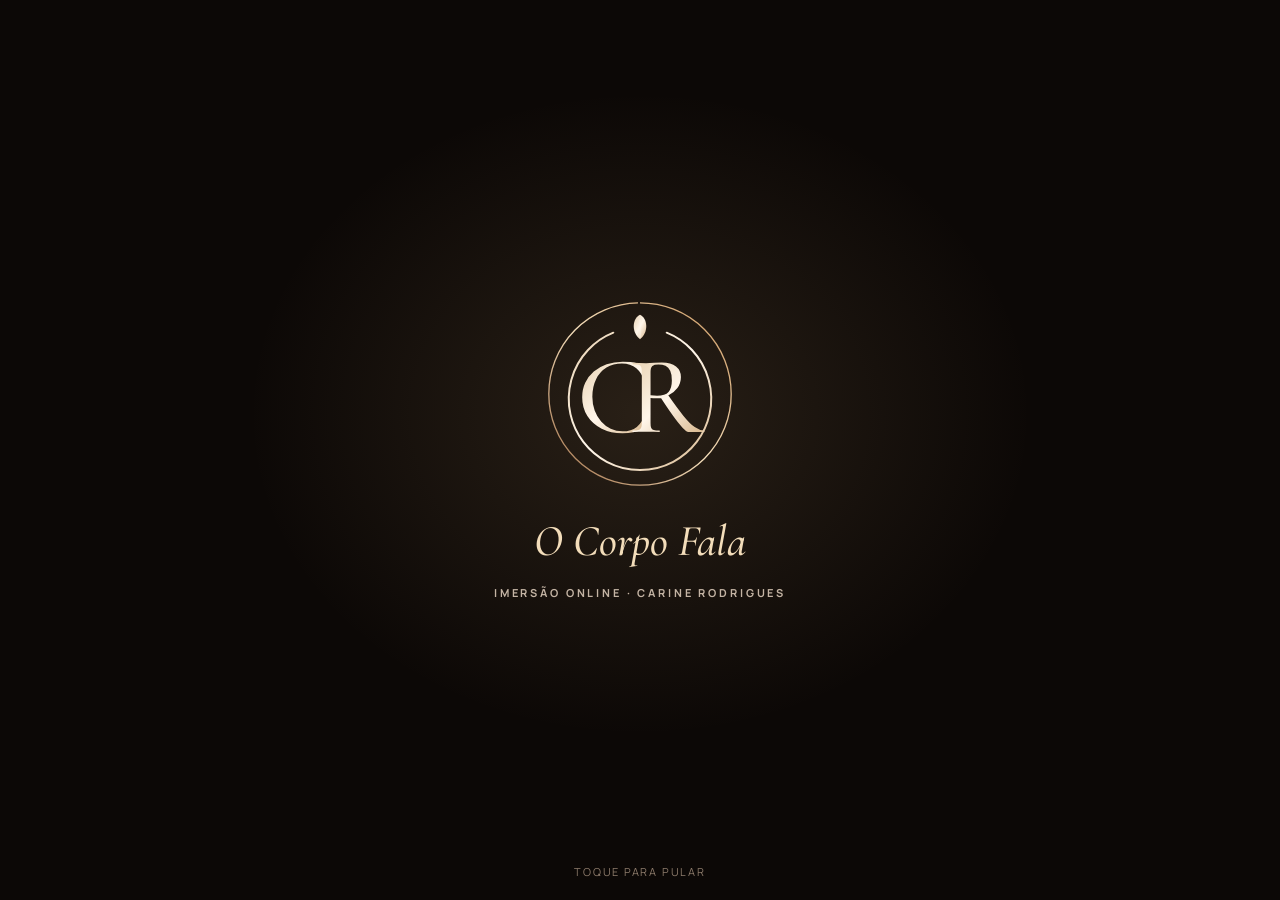
==== carine/index.html @ 38b679a7 "Carine Rodrigues: página O Corpo Fala (imersão online 14/12) e logomarca Quiz de 5 perguntas, cadast" ====
<!DOCTYPE html>
<html lang="pt-BR">
<head>
<meta charset="utf-8">
<meta name="viewport" content="width=device-width, initial-scale=1, viewport-fit=cover">
<title>O Corpo Fala · Carine Rodrigues · 14 de dezembro · Online</title>
<meta name="description" content="Imersão online com a naturopata Carine Rodrigues: entenda o que o seu corpo está tentando dizer e conheça a Jornada do Terreno Biológico. Segunda, 14/12, ao vivo.">
<meta property="og:title" content="O Corpo Fala · Imersão online com Carine Rodrigues">
<meta property="og:description" content="14/12, online e ao vivo. Cansaço, intestino, sono, peso e hormônios: o que o seu corpo está tentando dizer.">
<meta property="og:image" content="https://eventos.v8.ia.br/carine/img/carine-sorriso-bronze.jpg">
<link rel="icon" href="img/simbolo-bronze.svg" type="image/svg+xml">
<link rel="preconnect" href="https://fonts.googleapis.com">
<link rel="preconnect" href="https://fonts.gstatic.com" crossorigin>
<link href="https://fonts.googleapis.com/css2?family=Cormorant+Garamond:ital,wght@0,500;0,600;0,700;1,500;1,600&family=Manrope:wght@400;500;600;700;800&display=swap" rel="stylesheet">
<style>
/* Layout (padrão V8): quiz de 5 perguntas → cadastro → página de vendas longa:
   dor interna → crenças → mecanismo (Jornada do Terreno Biológico) → para quem → autoridade → ingresso → FAQ.
   Identidade: marca Carine Rodrigues (bronze e creme sobre café). */
:root{
  --bg:#120D0A;--bg2:#18120E;--surface:#1E1712;--surface2:#271E17;
  --text:#F7EFE6;--muted:#C4B4A4;--dim:#8C7A6A;--line:#3A2D23;
  --gold:#D9B07A;--gold2:#F3DDBA;--gold-d:#9C6A43;--gold-bg:rgba(217,176,122,.09);
  --red:#E9A08F;--wa:#2A2019;--max:1120px;
  --font:"Manrope",system-ui,-apple-system,"Segoe UI",sans-serif;
  --serif:"Cormorant Garamond",Georgia,"Times New Roman",serif;
}
*{box-sizing:border-box}
html{scroll-behavior:smooth}
body{margin:0;background:var(--bg);color:var(--text);font-family:var(--font);font-size:16px;line-height:1.55;-webkit-font-smoothing:antialiased}
img{max-width:100%;display:block}
a{color:inherit}
.hidden{display:none!important}
.wrap{max-width:var(--max);margin:0 auto;padding-left:max(20px,env(safe-area-inset-left,0px));padding-right:max(20px,env(safe-area-inset-right,0px))}
.eyebrow{font-size:12px;font-weight:800;letter-spacing:.2em;text-transform:uppercase;color:var(--gold)}
.g{color:var(--gold);font-style:italic}
h1,h2,h3{margin:0;text-wrap:balance;line-height:1.05;font-family:var(--serif);font-weight:600;letter-spacing:-.01em}
h2{font-size:clamp(34px,4.4vw,54px)}
h3{font-family:var(--font);font-weight:800;letter-spacing:-.01em;line-height:1.2}
.lead{color:var(--muted);font-size:18px;max-width:640px}
section{padding-block:96px}
.sec-head{display:flex;flex-direction:column;gap:14px;margin-bottom:44px}
.sec-head.center{align-items:center;text-align:center}
.sec-head.center .lead{margin:0 auto}
.btn{display:inline-flex;align-items:center;justify-content:center;gap:8px;font:inherit;font-weight:800;font-size:16px;border-radius:999px;padding:16px 28px;border:0;cursor:pointer;text-decoration:none;transition:transform .15s,box-shadow .15s,filter .15s}
.btn-primary{background:linear-gradient(135deg,#E9C998,#C9945C 55%,#A8703F);color:#1A100A;box-shadow:0 12px 32px -12px rgba(217,176,122,.7)}
.btn-primary:hover{transform:translateY(-1px);filter:brightness(1.06)}
.btn-ghost{background:transparent;color:var(--text);border:1px solid var(--line)}
.btn-ghost:hover{border-color:var(--muted)}
.btn:focus-visible,.option:focus-visible,input:focus-visible,summary:focus-visible{outline:2px solid var(--gold);outline-offset:3px}
.brand{display:flex;align-items:center;gap:12px;text-decoration:none}
.brand img{width:40px;height:40px}
.brand b{display:block;font-family:var(--serif);font-size:20px;font-weight:600;font-style:italic;line-height:1}
.brand small{display:block;font-size:10.5px;letter-spacing:.2em;color:var(--muted);font-weight:700;margin-top:3px}

/* ===== ABERTURA: o símbolo da marca se desenha ===== */
body.lock{overflow:hidden}
#pre{position:fixed;inset:0;z-index:100;background:radial-gradient(560px 460px at 50% 46%,rgba(217,176,122,.14),transparent 70%),#0C0806;display:flex;flex-direction:column;align-items:center;justify-content:center;gap:18px;cursor:pointer;transition:opacity .6s ease,visibility .6s}
#pre.off{opacity:0;visibility:hidden}
#pre .sym{width:min(42vw,190px);aspect-ratio:1;position:relative}
#pre .ring{position:absolute;inset:0;width:100%;height:100%}
#pre .ring circle{fill:none;stroke:url(#preG);stroke-width:1.4;stroke-dasharray:600;stroke-dashoffset:600;animation:ring 1.4s cubic-bezier(.6,0,.2,1) .2s forwards}
@keyframes ring{to{stroke-dashoffset:0}}
#pre .sym img{position:absolute;inset:0;width:100%;height:100%;opacity:0;transform:scale(.92);animation:symIn .9s ease-out 1.1s forwards}
@keyframes symIn{to{opacity:1;transform:none}}
#pre .word{text-align:center;opacity:0;transform:translateY(8px);animation:word .7s ease-out 1.7s forwards}
#pre .word b{display:block;font-family:var(--serif);font-style:italic;font-weight:500;font-size:clamp(30px,7vw,44px);color:var(--gold2)}
#pre .word small{display:block;margin-top:8px;font-size:11px;font-weight:700;letter-spacing:.26em;color:var(--muted)}
@keyframes word{to{opacity:1;transform:none}}
#pre .skip{position:absolute;bottom:calc(20px + env(safe-area-inset-bottom,0px));font-size:11px;letter-spacing:.16em;color:var(--dim)}
@media (prefers-reduced-motion:reduce){#pre{display:none}}

/* ===== QUIZ ===== */
#quizScreen{min-height:100dvh;background:radial-gradient(900px 600px at 15% 0%,rgba(217,176,122,.12),transparent 60%),var(--bg);padding-block:16px 32px}
.quiz-col{max-width:540px;margin:0 auto;display:flex;flex-direction:column;gap:14px}
.quiz-visual{position:relative;height:240px;border-radius:22px;overflow:hidden;border:1px solid var(--line)}
.quiz-visual img.ph{position:absolute;inset:0;width:100%;height:100%;object-fit:cover;object-position:50% 22%}
.quiz-visual::after{content:"";position:absolute;inset:0;background:linear-gradient(180deg,rgba(18,13,10,.35) 0%,rgba(18,13,10,0) 30%,rgba(18,13,10,.94) 100%)}
.quiz-visual .brand{position:absolute;z-index:1;top:16px;left:18px}
.quiz-visual .vc{position:absolute;z-index:1;left:20px;right:20px;bottom:16px;display:flex;flex-direction:column;gap:6px}
.quiz-visual h1{font-size:clamp(26px,3.2vw,34px)}
.quiz-card{background:var(--surface);border:1px solid var(--line);border-radius:18px;padding:22px 24px;display:flex;flex-direction:column}
.qbar{display:flex;justify-content:space-between;font-size:12px;font-weight:800;letter-spacing:.14em;color:var(--muted)}
.progress{height:5px;background:var(--line);border-radius:99px;margin:10px 0 18px;overflow:hidden}
.progress span{display:block;height:100%;width:20%;background:linear-gradient(90deg,var(--gold-d),var(--gold));border-radius:99px;transition:width .3s}
.q{display:none}.q.active{display:block}
.qnum{font-size:12px;font-weight:800;letter-spacing:.16em;color:var(--gold);margin-bottom:10px}
.q h2{font-family:var(--font);font-size:clamp(19px,2.2vw,22px);font-weight:800;letter-spacing:-.01em;line-height:1.2}
.q p{color:var(--muted);margin:6px 0 14px;font-size:14px}
.options{display:flex;flex-direction:column;gap:8px}
.option{display:flex;align-items:center;gap:12px;text-align:left;font:inherit;font-size:15px;color:var(--text);background:var(--bg2);border:1px solid var(--line);border-radius:12px;padding:11px 14px;cursor:pointer;transition:border-color .15s,background .15s}
.option:hover{border-color:#5A4636}
.option .dot{width:18px;height:18px;border-radius:50%;border:2px solid var(--dim);flex:none}
.option.selected{border-color:var(--gold);background:var(--gold-bg)}
.option.selected .dot{border-color:var(--gold);background:radial-gradient(circle,var(--gold) 45%,transparent 50%)}
.hint{font-size:12px;color:var(--dim);margin:0;padding-top:12px}
#leadForm{display:none}#leadForm.active{display:flex;flex-direction:column;gap:14px}
#leadForm h2{font-size:32px}
#leadForm>p{color:var(--muted);margin:0 0 6px}
.field{display:flex;flex-direction:column;gap:6px}
.field label{font-size:14px;font-weight:700}
.field input{font:inherit;color:var(--text);background:var(--bg2);border:1px solid var(--line);border-radius:12px;padding:14px 16px}
.field input::placeholder{color:var(--dim)}
.two{display:grid;grid-template-columns:1fr 1fr;gap:14px}
.form-actions{display:flex;gap:10px;flex-wrap:wrap;margin-top:4px}
.form-actions .btn-primary{flex:1}
#formError{color:var(--red);font-size:14px;min-height:20px;margin:0}
.privacy{font-size:12px;color:var(--dim);margin:0}

/* ===== PÁGINA DO EVENTO ===== */
header.nav{position:sticky;top:env(safe-area-inset-top,0px);z-index:20;background:rgba(18,13,10,.86);backdrop-filter:blur(12px);border-bottom:1px solid rgba(58,45,35,.6)}
body::before{content:"";position:fixed;inset:0 0 auto;height:env(safe-area-inset-top,0px);z-index:21;background:var(--bg)}
header.nav .wrap{display:flex;align-items:center;justify-content:space-between;height:68px}
header.nav .btn{padding:11px 18px;font-size:14px}

.hero{padding-block:40px 72px;background:radial-gradient(1000px 640px at 85% 10%,rgba(217,176,122,.14),transparent 60%)}
.hero-grid{display:grid;grid-template-columns:1fr 1fr;gap:56px;align-items:center}
.hero-txt{display:flex;flex-direction:column;align-items:flex-start}
.hero h1{font-size:clamp(42px,5vw,66px);margin-top:14px}
.hero .lead{margin-top:16px;font-size:19px}
.hero .lead b{color:var(--text)}
.hero-cta{margin-top:24px;min-width:300px}
.price-line{margin:10px 0 0;font-size:15px;color:var(--muted)}
.price-line b{color:var(--text);font-size:17px}
.price-line .up{color:var(--gold);font-weight:700}
.meta{list-style:none;margin:20px 0 0;padding:0;display:flex;flex-direction:column;gap:8px;font-size:15px;color:var(--muted)}
.meta li{display:flex;align-items:center;gap:10px}
.meta b{color:var(--text)}
.meta svg{width:18px;height:18px;flex:none;fill:none;stroke:var(--gold);stroke-width:1.8;stroke-linecap:round;stroke-linejoin:round}
.hero-photo{position:relative;border-radius:200px 200px 24px 24px;overflow:hidden;border:1px solid var(--line);aspect-ratio:4/5;max-height:calc(100vh - 140px);width:100%}
.hero-photo img{width:100%;height:100%;object-fit:cover;object-position:50% 20%}
.hero-photo .badge{position:absolute;left:14px;right:14px;bottom:14px;background:rgba(18,13,10,.82);backdrop-filter:blur(8px);border:1px solid var(--line);border-radius:14px;padding:12px 14px;font-size:13px;color:var(--muted)}
.hero-photo .badge b{color:var(--text);display:block;font-size:15px}

/* Dor: conversa interna */
.pain{background:var(--bg2);border-block:1px solid var(--line)}
.pain-grid{display:grid;grid-template-columns:1fr 1fr;gap:56px;align-items:center}
.pain-grid .quote{font-family:var(--serif);font-style:italic;font-size:clamp(26px,2.8vw,34px);font-weight:500;line-height:1.2;border-left:2px solid var(--gold);padding-left:20px;margin-top:28px;color:var(--gold2)}
.phone{background:#150F0B;border:1px solid var(--line);border-radius:28px;padding:18px;max-width:440px;margin-left:auto;width:100%}
.phone-top{display:flex;align-items:center;gap:12px;padding:6px 6px 16px;border-bottom:1px solid var(--line);margin-bottom:14px}
.phone-top .av{width:38px;height:38px;border-radius:50%;background:var(--surface2);display:grid;place-items:center;font-weight:800;color:var(--gold);font-size:13px}
.phone-top b{display:block;font-size:15px}
.phone-top span{font-size:12px;color:var(--red)}
.chats{display:flex;flex-direction:column;gap:9px}
.msg{align-self:flex-start;max-width:88%;background:var(--wa);border-radius:4px 14px 14px 14px;padding:9px 12px 7px;font-size:15px;line-height:1.35}
.msg time{display:block;text-align:right;font-size:11px;color:var(--dim);margin-top:2px}
.unread{align-self:center;font-size:12px;font-weight:700;color:#1A100A;background:var(--gold);border-radius:99px;padding:3px 12px;margin-block:4px}

/* Crenças */
.myths{display:flex;flex-direction:column;gap:12px}
.myth{display:grid;grid-template-columns:1fr auto 1fr;gap:18px;align-items:center;background:var(--surface);border:1px solid var(--line);border-radius:16px;padding:20px 24px}
.myth .no{color:var(--muted);text-decoration:line-through;text-decoration-color:rgba(233,160,143,.7)}
.myth .arrow{color:var(--gold);font-weight:800}
.myth .yes{font-weight:700}
.myth small{display:block;font-size:11px;letter-spacing:.14em;font-weight:800;text-transform:uppercase;margin-bottom:4px;text-decoration:none}
.myth .no small{color:var(--red)} .myth .yes small{color:var(--gold)}

/* Mecanismo: Jornada do Terreno Biológico */
.mech{background:radial-gradient(900px 500px at 50% 0%,rgba(217,176,122,.10),transparent 60%)}
.pillars{display:grid;grid-template-columns:repeat(4,minmax(0,1fr));gap:14px}
.pillar{background:var(--surface);border:1px solid var(--line);border-radius:18px;padding:24px 22px;display:flex;flex-direction:column;gap:10px}
.pillar .n{font-family:var(--serif);font-style:italic;font-size:30px;color:var(--gold);line-height:1}
.pillar h3{font-size:19px}
.pillar p{margin:0;color:var(--muted);font-size:15px}
.mech-note{margin-top:28px;text-align:center;color:var(--muted)}
.mech-note b{color:var(--text)}

/* Etapas da imersão */
.steps{display:grid;grid-template-columns:repeat(3,minmax(0,1fr));gap:14px}
.step{display:flex;flex-direction:column;gap:10px;padding:26px 24px;background:var(--surface);border:1px solid var(--line);border-radius:18px}
.step i{font-style:normal;font-size:11px;font-weight:800;letter-spacing:.18em;color:var(--gold)}
.step p{margin:0;color:var(--muted);font-size:15px}

/* Para quem */
.fit{display:grid;grid-template-columns:1.3fr 1fr;gap:16px}
.fit-card{border-radius:18px;padding:30px;border:1px solid var(--line);background:var(--surface)}
.fit-card.yes{border-color:rgba(217,176,122,.45);background:linear-gradient(180deg,var(--gold-bg),var(--surface) 70%)}
.fit-card h3{font-size:20px;margin-bottom:18px}
.fit-card ul{list-style:none;margin:0;padding:0;display:flex;flex-direction:column;gap:12px}
.fit-card li{display:flex;gap:12px}
.fit-card li::before{flex:none;font-weight:800}
.fit-card.yes li::before{content:"✓";color:var(--gold)}
.fit-card.no li::before{content:"✕";color:var(--red)}
.fit-card.no li{color:var(--muted)}

/* Autoridade */
.about{background:var(--bg2);border-block:1px solid var(--line);padding:0}
.about-grid{display:grid;grid-template-columns:1fr 1fr;min-height:680px}
.about-photo{position:relative;overflow:hidden}
.about-photo img{position:absolute;inset:0;width:100%;height:100%;object-fit:cover;object-position:center 18%}
.about-txt{padding:80px 56px;display:flex;flex-direction:column;gap:18px;justify-content:center}
.about-txt p{margin:0;color:var(--muted)}
.about-txt p b{color:var(--text)}
.stats{display:grid;grid-template-columns:repeat(2,minmax(0,1fr));gap:10px;margin-top:8px}
.stat{background:var(--surface);border:1px solid var(--line);border-radius:14px;padding:16px 18px}
.stat b{display:block;font-family:var(--serif);font-size:34px;font-weight:600;color:var(--gold);line-height:1.05}
.stat span{font-size:13px;color:var(--muted)}
.about-quote{font-family:var(--serif);font-style:italic;font-size:24px;font-weight:500;color:var(--gold2);border-left:2px solid var(--gold);padding-left:18px;margin-top:6px;line-height:1.25}

/* Valores (prova de propósito) */
.values{display:flex;flex-wrap:wrap;gap:10px;justify-content:center;max-width:860px;margin:0 auto}
.values span{border:1px solid var(--line);background:var(--surface);border-radius:999px;padding:10px 18px;font-size:14.5px;color:var(--muted)}
.values span b{color:var(--gold);font-weight:700}

/* Ingresso */
.tickets{display:grid;grid-template-columns:minmax(0,1fr);gap:16px;max-width:480px;margin:0 auto}
.ticket{background:var(--surface);border:1px solid var(--gold);border-radius:22px;display:flex;flex-direction:column;overflow:hidden;position:relative;box-shadow:0 30px 60px -30px rgba(217,176,122,.4)}
.t-head{padding:24px 26px 18px;border-bottom:1px dashed var(--line);background:linear-gradient(180deg,var(--gold-bg),transparent)}
.t-head small{font-size:11px;letter-spacing:.18em;font-weight:800;color:var(--muted)}
.t-head h3{font-family:var(--serif);font-size:34px;font-weight:600;margin-top:4px;color:var(--gold2)}
.tag{position:absolute;top:20px;right:20px;font-size:11px;font-weight:800;letter-spacing:.1em;text-transform:uppercase;color:#1A100A;background:var(--gold);border-radius:99px;padding:4px 10px}
.t-body{padding:22px 26px;display:flex;flex-direction:column;gap:16px;flex:1}
.t-body>p{margin:0;color:var(--muted);font-size:15px}
.t-body ul{list-style:none;margin:0;padding:0;display:flex;flex-direction:column;gap:10px;font-size:15px}
.t-body li{display:flex;gap:10px}.t-body li::before{content:"✓";color:var(--gold);font-weight:800}
.price{margin-top:auto;padding-top:18px;border-top:1px solid var(--line)}
.price small{font-size:12px;color:var(--muted)}
.price .v{font-size:52px;font-weight:800;letter-spacing:-.03em;line-height:1.05;font-variant-numeric:tabular-nums}
.price .v sup{font-size:18px;vertical-align:top;margin-right:4px;position:relative;top:10px}
.price .nx{display:block;margin-top:6px;font-size:13px;color:var(--muted)}
.price .inst{font-size:13px;color:var(--gold)}
.ticket .btn{width:100%;margin-top:14px;font-size:15px}
.t-msg{font-size:13px;color:var(--gold);min-height:0;margin:8px 0 0}
.t-help{text-align:center;margin-top:24px;color:var(--muted);font-size:15px}
.t-help a{color:var(--gold);font-weight:700}
.vagas{display:flex;flex-direction:column;gap:6px;margin-top:14px}
.vagas.hide{display:none}
.vagas .st{display:flex;justify-content:space-between;font-size:11px;letter-spacing:.16em;font-weight:800;text-transform:uppercase;color:var(--muted)}
.vagas .st b{color:var(--gold);letter-spacing:.04em;font-size:12.5px}
.vagas .bar{height:8px;border-radius:99px;background:var(--surface2);border:1px solid var(--line);overflow:hidden}
.vagas .bar span{display:block;height:100%;background:linear-gradient(90deg,var(--gold-d),var(--gold),var(--gold2));border-radius:99px;transition:width .6s}

/* CTA final */
.final{padding-block:0 96px}
.final-card{position:relative;border-radius:28px;overflow:hidden;border:1px solid var(--line);display:grid;grid-template-columns:1.2fr .8fr;background:var(--surface)}
.final-txt{padding:60px 56px;display:flex;flex-direction:column;gap:18px;justify-content:center}
.final-txt h2{font-size:clamp(34px,3.8vw,50px)}
.final-txt p{margin:0;color:var(--muted)}
.final-photo{position:relative;min-height:440px}
.final-photo img{position:absolute;inset:0;width:100%;height:100%;object-fit:cover;object-position:center 22%}
.final-photo::before{content:"";position:absolute;inset:0;z-index:1;background:linear-gradient(90deg,var(--surface),transparent 40%)}
.final-meta{font-size:14px;color:var(--dim)}

/* FAQ */
.faq{max-width:800px;margin:0 auto;display:flex;flex-direction:column;gap:10px}
details{background:var(--surface);border:1px solid var(--line);border-radius:14px;padding:0 22px}
summary{cursor:pointer;list-style:none;padding:20px 0;font-weight:700;font-size:17px;display:flex;justify-content:space-between;gap:16px}
summary::-webkit-details-marker{display:none}
summary::after{content:"+";color:var(--gold);font-size:22px;line-height:1;transition:transform .2s}
details[open] summary::after{transform:rotate(45deg)}
details p{margin:0 0 20px;color:var(--muted)}
.disclaimer{max-width:800px;margin:28px auto 0;text-align:center;font-size:12.5px;color:var(--dim)}
footer{border-top:1px solid var(--line);padding-block:32px;text-align:center;font-size:13px;color:var(--dim)}
footer img{width:220px;height:auto;margin:0 auto 18px}

@media (max-width:960px){
  .pain-grid,.about-grid,.final-card,.fit{grid-template-columns:1fr}
  .hero{position:relative;padding-block:0 56px;overflow:hidden;min-height:calc(100svh - 52px);display:flex;flex-direction:column}
  .hero-grid{flex:1;display:flex;flex-direction:column;justify-content:flex-end}
  .hero-photo{position:absolute;top:0;left:0;right:0;height:max(320px,calc(100% - 330px));max-height:none;aspect-ratio:auto;border:0;border-radius:0}
  .hero-photo img{object-position:50% 18%}
  .hero-photo::after{content:"";position:absolute;inset:0;background:linear-gradient(180deg,rgba(18,13,10,0) 40%,var(--bg) 97%)}
  .hero-photo .badge{display:none}
  .hero-txt{position:relative;z-index:1;padding-top:210px}
  .hero-cta{width:100%;min-width:0}
  .price-line{align-self:center}
  .phone{margin:0 auto}
  .pillars{grid-template-columns:repeat(2,minmax(0,1fr))}
  .steps{grid-template-columns:1fr}
  .about-photo{min-height:460px}
  .about-txt{padding:48px 20px}
  .final-photo{min-height:320px;order:-1}
  .final-photo::before{background:linear-gradient(0deg,var(--surface),transparent 50%)}
  .final-txt{padding:36px 24px 44px}
  header.nav .brand small{display:none}
  section{padding-block:72px}
}
@media (max-width:600px){
  .two{grid-template-columns:1fr}
  .quiz-card{padding:14px 14px 12px}
  .progress{margin:10px 0 16px}
  .q h2{font-size:18px}
  .q p{margin:6px 0 12px;font-size:14px}
  .option{padding:9px 12px;font-size:14px}
  .hint{display:none}
  #quizScreen{padding-block:0 24px}
  #quizScreen>.wrap{padding-left:0;padding-right:0}
  .quiz-col{gap:0}
  .quiz-visual{height:270px;border-radius:0 0 22px 22px;border:0}
  .quiz-card{margin:-8px 14px 0;position:relative}
  #leadForm.active{gap:10px}
  #leadForm h2{font-size:24px}
  #leadForm>p{display:none}
  .field{gap:4px}
  .field label{font-size:13px}
  .field input{padding:11px 13px}
  .form-actions .btn{padding:13px 16px}
  .privacy{font-size:11px}
  .quiz-visual .brand{top:12px;left:16px}
  .quiz-visual .brand img{width:34px;height:34px}
  .quiz-visual .vc{left:16px;right:16px;bottom:14px}
  .quiz-visual .eyebrow{display:none}
  .quiz-visual h1{font-size:27px}
  .hero h1{font-size:34px;margin-top:6px}
  .hero .lead{font-size:15px;margin-top:10px;line-height:1.45}
  .hero-cta{margin-top:16px;padding:15px 20px}
  .price-line{margin-top:8px;font-size:14px}
  .meta{margin-top:14px;gap:6px;font-size:14px}
  header.nav .wrap{height:56px}
  header.nav .btn{padding:9px 14px;font-size:13px}
  header.nav .brand b{font-size:18px}
  .pillars{grid-template-columns:1fr 1fr;gap:8px}
  .myth{grid-template-columns:1fr;gap:8px}
  .myth .arrow{display:none}
  section{padding-block:44px}
  .hero{padding-block:0 40px}
  .sec-head{margin-bottom:22px;gap:8px}
  h2{font-size:32px}
  .lead{font-size:14.5px}
  .eyebrow{font-size:10.5px}
  .pain-grid{gap:24px}
  .pain-grid .lead{display:none}
  .pain-grid .quote{font-size:24px;margin-top:16px}
  .phone{padding:12px;border-radius:20px}
  .msg{font-size:13.5px}
  .myths{gap:8px}
  .myth{padding:14px 16px;font-size:14px}
  .pillar{padding:14px;gap:4px;border-radius:14px}
  .pillar .n{font-size:24px}
  .pillar h3{font-size:15px}
  .pillar p{font-size:12.5px}
  .mech-note{font-size:14px;margin-top:16px}
  .step{padding:16px 18px;gap:6px}
  .step p{font-size:14px}
  .fit-card{padding:18px}
  .fit-card h3{font-size:17px;margin-bottom:12px}
  .fit-card ul{gap:8px;font-size:14px}
  .about-photo{min-height:380px}
  .about-txt{padding:28px 20px 32px;gap:12px}
  .about-txt p{font-size:14px}
  .stat{padding:12px 14px}
  .stat b{font-size:26px}
  .stat span{font-size:12px}
  .about-quote{font-size:20px}
  .values span{font-size:13px;padding:8px 14px}
  .t-head{padding:16px 18px 12px}
  .t-head h3{font-size:28px}
  .t-body{padding:16px 18px;gap:12px}
  .t-body>p{font-size:13px}
  .t-body ul{font-size:13.5px;gap:7px}
  .price .v{font-size:42px}
  .final{padding-block:0 44px}
  .final-photo{min-height:300px}
  .final-txt{padding:24px 20px 30px;gap:12px}
  .final-txt h2{font-size:32px}
  .final-txt p{font-size:14px}
  summary{font-size:14.5px;padding:14px 0}
  details{padding:0 16px}
  details p{font-size:14px;margin-bottom:14px}
}
/* Celulares baixos (ex.: 360×640, 375×667): mantém a primeira dobra sem rolar */
@media (max-width:600px) and (max-height:700px){
  .quiz-visual{height:230px}
  .quiz-visual h1{font-size:23px}
  .quiz-card{padding:12px 14px}
  .progress{margin:8px 0 12px}
  .qnum{margin-bottom:6px}
  .q h2{font-size:17px;margin-bottom:12px}
  .q p{display:none}
  .options{gap:6px}
  .option{padding:8px 12px;font-size:13.5px}
  .hero-photo{height:max(250px,calc(100% - 320px))}
  .hero-txt{padding-top:150px}
  .hero h1{font-size:30px}
  .hero .lead{font-size:14px;margin-top:8px}
  .hero-cta{margin-top:12px;padding:14px 18px}
  .price-line{margin-top:6px}
  .meta{margin-top:10px;gap:4px;font-size:13.5px}
}
@media (max-width:380px) and (max-height:650px){
  .hero-photo{height:230px}
  .hero-txt{padding-top:132px}
  .hero h1{font-size:28px}
}
@media (prefers-reduced-motion:reduce){*{transition:none!important;scroll-behavior:auto!important}}
</style>
</head>
<body>
<!-- ABERTURA: anel + símbolo CR + nome do evento (toque para pular) -->
<div id="pre" role="presentation" aria-hidden="true">
  <div class="sym">
    <svg class="ring" viewBox="0 0 200 200"><defs><linearGradient id="preG" x1="0" y1="0" x2="1" y2="1"><stop offset="0" stop-color="#9C6A43"/><stop offset=".5" stop-color="#F3DDBA"/><stop offset="1" stop-color="#C9945C"/></linearGradient></defs><circle cx="100" cy="100" r="96" transform="rotate(-90 100 100)"/></svg>
    <img src="img/simbolo-creme.svg" alt="">
  </div>
  <div class="word"><b>O Corpo Fala</b><small>IMERSÃO ONLINE · CARINE RODRIGUES</small></div>
  <span class="skip">TOQUE PARA PULAR</span>
</div>
<script>
(function(){var pre=document.getElementById('pre');if(!pre)return;
 if(matchMedia('(prefers-reduced-motion:reduce)').matches){pre.remove();return}
 document.body.classList.add('lock');
 var done=function(){if(pre.classList.contains('off'))return;pre.classList.add('off');document.body.classList.remove('lock');setTimeout(function(){pre.remove()},700)};
 setTimeout(done,3300);pre.addEventListener('click',done);})();
</script>

<!-- ================= QUIZ ================= -->
<main id="quizScreen">
  <div class="wrap">
    <div class="quiz-col">
      <div class="quiz-visual">
        <img class="ph" src="img/carine-sorriso-bronze.jpg" alt="Carine Rodrigues sorrindo" fetchpriority="high">
        <a class="brand" href="#"><img src="img/simbolo-creme.svg" alt=""><span><b>O Corpo Fala</b><small>14/12 · ONLINE · AO VIVO</small></span></a>
        <div class="vc">
          <span class="eyebrow">Diagnóstico rápido · 1 minuto</span>
          <h1>O seu corpo fala. <span class="g">Você está escutando?</span></h1>
        </div>
      </div>
      <div class="quiz-card">
        <div id="quizFlow">
          <div class="qbar"><span>O QUE SEU CORPO DIZ</span><span id="stepLabel">1 DE 5</span></div>
          <div class="progress"><span id="progressBar"></span></div>
          <div id="questions"></div>
          <p class="hint">Escolha uma resposta para avançar automaticamente.</p>
        </div>

        <form id="leadForm" novalidate>
          <span class="eyebrow">Última etapa</span>
          <h2>Seu corpo já deu os sinais. <span class="g">Agora é hora de entender.</span></h2>
          <p>Informe seus dados para ver a imersão O Corpo Fala, ao vivo em 14 de dezembro, e garantir sua vaga.</p>
          <div class="field"><label for="name">Nome completo *</label><input id="name" autocomplete="name" placeholder="Seu nome"></div>
          <div class="two">
            <div class="field"><label for="phone">WhatsApp com DDD *</label><input id="phone" inputmode="tel" autocomplete="tel" placeholder="(11) 99999-9999"></div>
            <div class="field"><label for="insta">Instagram (opcional)</label><input id="insta" autocomplete="off" placeholder="@seuperfil"></div>
          </div>
          <div class="field"><label for="email">E-mail (opcional)</label><input id="email" type="email" autocomplete="email" placeholder="voce@email.com"></div>
          <p id="formError" role="alert"></p>
          <div class="form-actions">
            <button type="button" class="btn btn-ghost" id="backToQuiz">Voltar</button>
            <button type="submit" class="btn btn-primary" id="submitLead">Liberar meu acesso →</button>
          </div>
          <p class="privacy">Ao continuar, você recebe contato da equipe da Carine Rodrigues sobre esta imersão. Seus dados não serão usados para outra finalidade.</p>
        </form>
      </div>
    </div>
  </div>
</main>

<!-- ================= PÁGINA DO EVENTO ================= -->
<div id="eventPage" class="hidden">
  <header class="nav">
    <div class="wrap">
      <a class="brand" href="#topo"><img src="img/simbolo-creme.svg" alt=""><span><b>Carine Rodrigues</b><small>NATUROPATIA · SAÚDE INTEGRATIVA</small></span></a>
      <a class="btn btn-primary" href="#ingresso">Garantir minha vaga</a>
    </div>
  </header>

  <!-- HERO: foto, headline, subheadline, botão, valor e data/formato na primeira dobra -->
  <section class="hero" id="topo">
    <div class="wrap hero-grid">
      <div class="hero-txt">
        <span class="eyebrow">Imersão online · ao vivo</span>
        <h1>O seu corpo fala. <span class="g">Aprenda a escutar</span> antes que ele precise gritar.</h1>
        <p class="lead">Cansaço, intestino, sono, peso e hormônios: em uma noite, a naturopata <b>Carine Rodrigues</b> mostra o que seu corpo está tentando dizer e como cuidar dele <b>de dentro para fora</b>.</p>
        <a class="btn btn-primary hero-cta" href="#ingresso">Quero participar da imersão →</a>
        <p class="price-line">Lote 01 por apenas <b data-preco="lote1"></b> · <span class="up">depois, <span data-preco="lote2"></span></span></p>
        <ul class="meta">
          <li><svg viewBox="0 0 24 24" aria-hidden="true"><rect x="3" y="5" width="18" height="16" rx="2"/><path d="M3 10h18M8 3v4M16 3v4"/></svg><span><b>14 de dezembro</b> · segunda · <span data-horario>A confirmar</span></span></li>
          <li><svg viewBox="0 0 24 24" aria-hidden="true"><rect x="2.5" y="5" width="13" height="14" rx="2"/><path d="M15.5 10l6-3.5v11l-6-3.5"/></svg><span><b>Online e ao vivo</b> · assista de onde estiver</span></li>
          <li><svg viewBox="0 0 24 24" aria-hidden="true"><circle cx="12" cy="8" r="4"/><path d="M4 21c1.5-4 4.5-6 8-6s6.5 2 8 6"/></svg><span><b>Carine Rodrigues</b> · 15+ anos em saúde integrativa</span></li>
        </ul>
      </div>
      <div class="hero-photo">
        <img src="img/carine-sorriso-branco.jpg" alt="Carine Rodrigues, naturopata">
        <div class="badge"><b>Carine Rodrigues</b>Naturopata · fundadora do Instituto Integrativo Carine Rodrigues</div>
      </div>
    </div>
  </section>

  <!-- DOR INTERNA -->
  <section class="pain">
    <div class="wrap pain-grid">
      <div>
        <span class="eyebrow">Você se identifica?</span>
        <h2 style="margin-top:14px">Você faz tudo “certo”. <span class="g">E mesmo assim não se sente bem.</span></h2>
        <p class="lead" style="margin-top:20px">Já trocou a alimentação, já tomou suplemento, já fez exame. Recebeu orientações genéricas e continua sem respostas. No fundo, a sensação é de que ninguém olhou para você por inteiro.</p>
        <p class="quote">Saúde não é só a ausência de doença. É ter disposição para viver.</p>
      </div>
      <div class="phone" aria-label="Pensamentos comuns de quem não se sente bem">
        <div class="phone-top"><span class="av">VC</span><span><b>Você, às 6h da manhã</b><span>acordou cansada de novo</span></span></div>
        <div class="chats">
          <div class="msg">Dormi a noite toda e acordei exausta.<time>06:02</time></div>
          <div class="msg">Meu intestino não funciona direito há anos.<time>06:04</time></div>
          <div class="msg">Faço dieta e o peso não sai.<time>06:05</time></div>
          <div class="unread">já tentei de tudo</div>
          <div class="msg">Os exames voltam “alterados” e ninguém me explica o porquê.<time>06:07</time></div>
          <div class="msg">Tenho medo de envelhecer sem saúde.<time>06:08</time></div>
          <div class="msg">Eu só queria entender o que está acontecendo comigo.<time>06:09</time></div>
        </div>
      </div>
    </div>
  </section>

  <!-- CRENÇAS -->
  <section>
    <div class="wrap">
      <div class="sec-head center">
        <span class="eyebrow">O que te fizeram acreditar</span>
        <h2>Cinco crenças que <span class="g">mantêm você presa no sintoma</span>.</h2>
        <p class="lead">O cuidado começa quando alguém olha para você por inteiro, e não só para o exame da vez.</p>
      </div>
      <div class="myths">
        <div class="myth"><div class="no"><small>Crença</small>Cuidar da saúde é tratar o sintoma.</div><span class="arrow">→</span><div class="yes"><small>Na prática</small>O sintoma é um sinal. Ele aponta para algo que precisa ser olhado.</div></div>
        <div class="myth"><div class="no"><small>Crença</small>Existe um protocolo que serve para todo mundo.</div><span class="arrow">→</span><div class="yes"><small>Na prática</small>Cada organismo tem sua história, seus hábitos e suas necessidades.</div></div>
        <div class="myth"><div class="no"><small>Crença</small>Basta tomar o suplemento certo.</div><span class="arrow">→</span><div class="yes"><small>Na prática</small>Suplemento sozinho não sustenta saúde. Hábitos, sono e intestino contam.</div></div>
        <div class="myth"><div class="no"><small>Crença</small>Prevenção é coisa para quando aparece uma doença.</div><span class="arrow">→</span><div class="yes"><small>Na prática</small>Quem cuida antes envelhece com mais autonomia e energia.</div></div>
        <div class="myth"><div class="no"><small>Crença</small>Corpo e emoções são assuntos separados.</div><span class="arrow">→</span><div class="yes"><small>Na prática</small>Estresse, sono e emoções mexem diretamente com o seu metabolismo.</div></div>
      </div>
    </div>
  </section>

  <!-- MECANISMO -->
  <section class="mech" id="metodo">
    <div class="wrap">
      <div class="sec-head center">
        <span class="eyebrow">O método da Carine</span>
        <h2>A Jornada do <span class="g">Terreno Biológico</span>.</h2>
        <p class="lead">Em vez de olhar um sintoma isolado, a Carine observa o terreno onde ele nasce. São 8 fatores que, juntos, mostram por onde começar.</p>
      </div>
      <div class="pillars">
        <div class="pillar"><span class="n">01</span><h3>Alimentação</h3><p>O que você come, quando come e como seu corpo responde.</p></div>
        <div class="pillar"><span class="n">02</span><h3>Saúde intestinal</h3><p>O intestino como base da energia, da imunidade e do humor.</p></div>
        <div class="pillar"><span class="n">03</span><h3>Hidratação</h3><p>O cuidado mais simples, e o mais esquecido no dia a dia.</p></div>
        <div class="pillar"><span class="n">04</span><h3>Metabolismo</h3><p>Por que o peso trava e a disposição some.</p></div>
        <div class="pillar"><span class="n">05</span><h3>Sono</h3><p>Dormir não é o mesmo que descansar e se recuperar.</p></div>
        <div class="pillar"><span class="n">06</span><h3>Estresse</h3><p>Como a rotina e as emoções aparecem no corpo.</p></div>
        <div class="pillar"><span class="n">07</span><h3>Hábitos</h3><p>Pequenas escolhas diárias que somam ou subtraem saúde.</p></div>
        <div class="pillar"><span class="n">08</span><h3>Individualidade</h3><p>Sua história, sua fase da vida e suas necessidades.</p></div>
      </div>
      <p class="mech-note">Identificar necessidades, organizar prioridades e <b>construir um cuidado que faça sentido para você.</b></p>
    </div>
  </section>

  <!-- O QUE ACONTECE NA IMERSÃO -->
  <section style="padding-top:0">
    <div class="wrap">
      <div class="sec-head">
        <span class="eyebrow">Na noite de 14 de dezembro</span>
        <h2>Três momentos para você <span class="g">voltar a confiar no seu corpo</span>.</h2>
      </div>
      <div class="steps">
        <div class="step"><i>MOMENTO 1 · ESCUTAR</i><h3>O que seu corpo está dizendo</h3><p>Os sinais mais comuns (cansaço, intestino, sono, peso e hormônios) e o que eles podem estar mostrando sobre o seu terreno.</p></div>
        <div class="step"><i>MOMENTO 2 · ENTENDER</i><h3>Por que nada funcionou até agora</h3><p>Onde as orientações genéricas falham e como os 8 fatores se conectam no seu dia a dia.</p></div>
        <div class="step"><i>MOMENTO 3 · CUIDAR</i><h3>Seu primeiro passo de dentro para fora</h3><p>Como organizar prioridades e começar uma jornada de cuidado com consciência, constância e responsabilidade.</p></div>
      </div>
    </div>
  </section>

  <!-- PARA QUEM -->
  <section style="padding-top:0">
    <div class="wrap">
      <div class="sec-head">
        <span class="eyebrow">Para quem é</span>
        <h2>Para quem quer viver mais <span class="g">e viver melhor</span>.</h2>
      </div>
      <div class="fit">
        <div class="fit-card yes">
          <h3>O Corpo Fala é para você se:</h3>
          <ul>
            <li>Vive cansada, mesmo tentando cuidar da saúde.</li>
            <li>Está no climatério ou na menopausa e sente o corpo mudar.</li>
            <li>Tem dificuldade para emagrecer, mesmo fazendo “tudo certo”.</li>
            <li>Convive com desconfortos intestinais ou digestivos.</li>
            <li>Tem exames com alterações e quer entender o que está acontecendo.</li>
            <li>Quer envelhecer com autonomia, energia e vitalidade.</li>
          </ul>
        </div>
        <div class="fit-card no">
          <h3>Não é para você se:</h3>
          <ul>
            <li>Procura uma fórmula milagrosa ou resultado imediato.</li>
            <li>Quer substituir o seu médico ou o seu tratamento atual.</li>
            <li>Não está disposta a olhar para os próprios hábitos.</li>
          </ul>
        </div>
      </div>
    </div>
  </section>

  <!-- AUTORIDADE -->
  <section class="about">
    <div class="about-grid">
      <div class="about-photo"><img src="img/carine-bracos-cruzados.jpg" alt="Retrato de Carine Rodrigues"></div>
      <div class="about-txt">
        <span class="eyebrow">Quem conduz a imersão</span>
        <h2>Carine Rodrigues</h2>
        <p><b>Naturopata, empreendedora e especialista em saúde integrativa</b>, fundadora do Instituto Integrativo Carine Rodrigues. São mais de 15 anos dedicados ao desenvolvimento humano e a uma saúde mais profunda e consciente.</p>
        <p>A missão nasceu da própria história. A perda da mãe para o câncer despertou uma busca intensa por conhecimento sobre saúde e qualidade de vida. Desafios físicos e emocionais, superação e reconstrução fizeram a Carine olhar para o ser humano com mais profundidade, empatia e respeito.</p>
        <p>Hoje, ela conduz um atendimento individualizado e humanizado, que começa pela escuta e cuida de cada pessoa em sua totalidade: corpo, mente e espírito.</p>
        <div class="stats">
          <div class="stat"><b>15+ anos</b><span>em saúde integrativa e desenvolvimento humano</span></div>
          <div class="stat"><b>Milhares</b><span>de pessoas impactadas pelo cuidado integrativo</span></div>
        </div>
        <p class="about-quote">“Porque o tratamento vai além. O cuidado começa quando alguém olha para você por inteiro.”</p>
      </div>
    </div>
  </section>

  <!-- VALORES -->
  <section>
    <div class="wrap">
      <div class="sec-head center">
        <span class="eyebrow">No que a Carine acredita</span>
        <h2>Cuidar da saúde é <span class="g">um ato de amor à vida</span>.</h2>
        <p class="lead">Nada de promessas milagrosas. Informação, responsabilidade, consciência e respeito à individualidade de cada pessoa.</p>
      </div>
      <div class="values">
        <span><b>Fé</b> e propósito</span><span><b>Escuta</b> e acolhimento</span><span><b>Ética</b> e verdade</span><span><b>Ciência</b> e conhecimento</span><span><b>Individualidade</b> de cada pessoa</span><span><b>Excelência</b> no cuidado</span><span><b>Respeito</b> à vida</span>
      </div>
    </div>
  </section>

  <!-- INGRESSO -->
  <section id="ingresso" style="padding-top:0">
    <div class="wrap">
      <div class="sec-head center">
        <span class="eyebrow">Sua vaga</span>
        <h2>Garanta seu lugar <span class="g">no dia 14</span>.</h2>
        <p class="lead">Uma noite online e ao vivo para entender o que o seu corpo está dizendo e dar o primeiro passo no seu cuidado.</p>
      </div>
      <div class="tickets">
        <div class="ticket">
          <span class="tag">Lote 01</span>
          <div class="t-head"><small>IMERSÃO ONLINE</small><h3>O Corpo Fala · 14/12</h3></div>
          <div class="t-body">
            <p>Acesso completo à imersão ao vivo com Carine Rodrigues.</p>
            <ul><li>Imersão online e ao vivo na segunda, 14 de dezembro</li><li>A Jornada do Terreno Biológico: os 8 fatores explicados</li><li>Os três momentos: escutar, entender e cuidar</li><li>Link de acesso enviado pelo WhatsApp</li></ul>
            <div class="price"><small>LOTE 01 · por pessoa</small><div class="v" data-preco-v="lote1"></div><small class="nx">Lote 02: <span data-preco="lote2"></span> · abre quando o lote 01 fechar</small><div class="inst" data-parcelas="lote1" hidden></div>
              <div class="vagas hide" data-vagas><div class="st"><span>Lote 01</span><b data-vagas-txt></b></div><div class="bar"><span data-vagas-bar style="width:0"></span></div></div>
              <a class="btn btn-primary" href="#" data-ticket="lote1">Garantir minha vaga →</a>
              <p class="t-msg" data-msg="lote1"></p>
            </div>
          </div>
        </div>
      </div>
      <p class="t-help">Ficou com alguma dúvida? <a id="waLink" href="#" hidden>Fale com a equipe no WhatsApp</a><span id="waFallback">A equipe da Carine fala com você pelo WhatsApp que você informou.</span></p>
    </div>
  </section>

  <!-- CTA FINAL -->
  <section class="final">
    <div class="wrap">
      <div class="final-card">
        <div class="final-txt">
          <span class="eyebrow">Seu próximo passo</span>
          <h2>O seu corpo fala. <span class="g">Nós escutamos.</span></h2>
          <p>Você não precisa continuar convivendo com o cansaço, sem respostas. O próximo passo é entender o seu corpo, em uma noite, de onde você estiver.</p>
          <div><a class="btn btn-primary" href="#ingresso">Quero participar →</a></div>
          <span class="final-meta">14 de dezembro de 2026 · segunda · <span data-horario>A confirmar</span> · online e ao vivo</span>
        </div>
        <div class="final-photo"><img src="img/carine-olhar-acima-bronze.jpg" alt="Carine Rodrigues"></div>
      </div>
    </div>
  </section>

  <!-- FAQ -->
  <section style="padding-top:0">
    <div class="wrap">
      <div class="sec-head center"><span class="eyebrow">Dúvidas frequentes</span><h2>Antes de participar</h2></div>
      <div class="faq">
        <details><summary>Como vou assistir?</summary><p>A imersão é online e ao vivo. O link de acesso chega pelo WhatsApp que você informou no cadastro.</p></details>
        <details><summary>Quando acontece?</summary><p>Segunda-feira, 14 de dezembro de 2026. Horário: <span data-horario>A confirmar</span> (horário de Brasília).</p></details>
        <details><summary>Preciso ter algum conhecimento sobre saúde?</summary><p>Não. Tudo é explicado de forma simples, para quem quer entender melhor o próprio corpo.</p></details>
        <details><summary>A imersão substitui uma consulta ou o meu tratamento?</summary><p>Não. O conteúdo é educativo e não substitui avaliação, diagnóstico ou tratamento com profissionais de saúde. Não interrompa nenhum tratamento sem orientação.</p></details>
        <details><summary>Serve para homens também?</summary><p>Sim. Os 8 fatores do terreno biológico valem para homens e mulheres adultos que querem cuidar da saúde de forma mais ampla.</p></details>
        <details><summary>A imersão promete resultado garantido?</summary><p>Não. A Carine não trabalha com promessas milagrosas. Os resultados dependem de cada organismo, de acompanhamento profissional e da constância de cada pessoa.</p></details>
      </div>
      <p class="disclaimer">Conteúdo educativo sobre saúde integrativa e qualidade de vida. Não substitui consulta, diagnóstico ou tratamento médico.</p>
    </div>
  </section>

  <footer><div class="wrap"><img src="img/logo-vertical-creme.svg" alt="Carine Rodrigues · Naturopatia e Saúde Integrativa">O Corpo Fala · Carine Rodrigues · 14 de dezembro de 2026 · online e ao vivo</div></footer>
</div>

<script>
/* ============ CONFIGURAÇÃO — edite só este bloco ============ */
const CONFIG = {
  horario: "",                             // ex.: "20h" (vazio = "A confirmar")
  whatsapp: "",                            // só números com DDI+DDD, ex.: "5511999999999"
  precos: { lote1: "19,90", lote2: "47,00" }, // valores exibidos na página
  checkout: { lote1: "", lote2: "" },      // links de checkout do lote 01 e do lote 02
  parcelas: { lote1: "" }                  // ex.: "ou 3x de R$ 6,97" (vazio = oculto)
};
const EVENT_DATE = new Date(2026, 11, 14); // 14/12/2026 · segunda
/* ============================================================ */

/* leads e cliques gravados no Supabase (tabela leads_carine, só inserção) */
const SUPABASE_URL='https://hmnhcinkmfwtutkbxejb.supabase.co';
const SUPABASE_KEY='eyJhbGciOiJIUzI1NiIsInR5cCI6IkpXVCJ9.eyJpc3MiOiJzdXBhYmFzZSIsInJlZiI6ImhtbmhjaW5rbWZ3dHV0a2J4ZWpiIiwicm9sZSI6ImFub24iLCJpYXQiOjE3OTI3ODM3ODcsImV4cCI6MjEwODM1OTc4N30.WRIigm-qiUAjfwYf7GjwTfJzjH_t8dWCWgFftRE07oo';
const insertRow=row=>fetch(SUPABASE_URL+'/rest/v1/leads_carine',{method:'POST',headers:{apikey:SUPABASE_KEY,Authorization:'Bearer '+SUPABASE_KEY,'Content-Type':'application/json',Prefer:'return=minimal'},body:JSON.stringify(row),keepalive:true}).then(r=>{if(!r.ok)throw new Error(r.status)});
const track=(ev,p={})=>{try{(window.dataLayer=window.dataLayer||[]).push({event:ev,...p});window.fbq&&fbq('trackCustom',ev,p)}catch(_){}};
const qs=new URLSearchParams(location.search),utm={};['utm_source','utm_medium','utm_campaign','utm_content','utm_term','fbclid','gclid'].forEach(k=>{if(qs.get(k))utm[k]=qs.get(k)});

const LEAD_KEY='carine_corpo_fala_lead';
function loadLead(){try{return JSON.parse(localStorage.getItem(LEAD_KEY)||'null')}catch(e){return null}}
function saveLead(l){try{localStorage.setItem(LEAD_KEY,JSON.stringify(l))}catch(e){}}

/* Quiz — as chaves batem com as colunas da tabela leads_carine */
const questions=[
 {key:'perfil',title:"Qual frase descreve melhor o seu momento?",desc:"Vamos começar por você.",options:["Estou no climatério ou na menopausa","Quero emagrecer com acompanhamento","Vivo cansada e sem disposição","Quero prevenir e envelhecer com saúde","Faço um tratamento e quero um cuidado complementar"]},
 {key:'sintoma',title:"Qual sinal do seu corpo mais incomoda hoje?",desc:"Escolha o que mais pesa no dia a dia.",options:["Cansaço que não passa","Intestino preso ou desconforto digestivo","Sono ruim","Peso que não sai","Alterações hormonais ou nos exames"]},
 {key:'tentativas',title:"O que você já tentou para melhorar?",desc:"Não existe resposta certa ou errada.",options:["Dietas e restrições","Suplementos por conta própria","Consultas, mas recebi orientações genéricas","Ainda não tentei nada","Já tentei de tudo e nada resolveu"]},
 {key:'objetivo',title:"O que você mais quer recuperar?",desc:"Pense no que faria diferença na sua rotina.",options:["Energia e disposição","Um intestino que funciona bem","Noites de sono de verdade","Meu peso e minha autoestima","Confiança no meu próprio corpo"]},
 {key:'faixa_etaria',title:"Qual é a sua faixa de idade?",desc:"Isso ajuda a entender sua fase da vida.",options:["Até 34 anos","35 a 44 anos","45 a 54 anos","55 a 64 anos","65 anos ou mais"]}
];
let current=0;const answers=Array(questions.length).fill(null);const qRoot=document.getElementById('questions');
questions.forEach((q,i)=>{
 const section=document.createElement('div');section.className='q'+(i===0?' active':'');section.id='question-'+i;
 section.innerHTML='<div class="qnum">PERGUNTA '+(i+1)+' DE '+questions.length+'</div><h2></h2><p></p><div class="options"></div>';
 section.querySelector('h2').textContent=q.title;section.querySelector('p').textContent=q.desc;
 const opts=section.querySelector('.options');
 q.options.forEach(opt=>{
  const b=document.createElement('button');b.type='button';b.className='option';b.innerHTML='<span class="dot"></span><span></span>';b.querySelectorAll('span')[1].textContent=opt;
  b.addEventListener('click',()=>{
   answers[i]=opt;opts.querySelectorAll('.option').forEach(x=>x.classList.remove('selected'));b.classList.add('selected');
   track('quiz_resposta',{pergunta:i+1});
   window.setTimeout(()=>{if(current!==i)return;if(current<questions.length-1){current++;renderQuestion()}else{document.getElementById('quizFlow').classList.add('hidden');const lf=document.getElementById('leadForm');lf.classList.add('active');if(innerWidth<800)lf.scrollIntoView({behavior:'smooth',block:'start'});track('quiz_concluido')}},160);
  });opts.appendChild(b);
 });qRoot.appendChild(section);
});
function renderQuestion(){document.querySelectorAll('.q').forEach((el,i)=>el.classList.toggle('active',i===current));document.getElementById('stepLabel').textContent=(current+1)+' DE '+questions.length;document.getElementById('progressBar').style.width=((current+1)/questions.length*100)+'%';}
document.getElementById('backToQuiz').addEventListener('click',()=>{document.getElementById('leadForm').classList.remove('active');document.getElementById('quizFlow').classList.remove('hidden');current=questions.length-1;renderQuestion();window.scrollTo({top:0,behavior:'smooth'});});
document.getElementById('phone').addEventListener('input',e=>{let n=e.target.value.replace(/\D/g,'').slice(0,11);if(n.length>10)n=n.replace(/^(\d{2})(\d{5})(\d{4}).*/,'($1) $2-$3');else if(n.length>6)n=n.replace(/^(\d{2})(\d{4})(\d{0,4}).*/,'($1) $2-$3');else if(n.length>2)n=n.replace(/^(\d{2})(\d{0,5}).*/,'($1) $2');e.target.value=n;});

function showEventPage(){
 document.getElementById('quizScreen').classList.add('hidden');
 document.getElementById('eventPage').classList.remove('hidden');
 window.scrollTo({top:0,behavior:'auto'});
}
document.getElementById('leadForm').addEventListener('submit',async e=>{
 e.preventDefault();
 const err=document.getElementById('formError'),sb=document.getElementById('submitLead');
 const name=document.getElementById('name').value.trim();
 const phone=document.getElementById('phone').value.trim();
 const insta=document.getElementById('insta').value.trim();
 const email=document.getElementById('email').value.trim();
 if(name.length<2){err.textContent='Informe seu nome completo.';return;}
 if(phone.replace(/\D/g,'').length<10){err.textContent='Informe um WhatsApp válido com DDD.';return;}
 if(email&&!/^[^@\s]+@[^@\s]+\.[^@\s]+$/.test(email)){err.textContent='Confira o e-mail ou deixe em branco.';return;}
 err.textContent='';sb.disabled=true;sb.textContent='Liberando…';
 const row={tipo:'inscricao',nome:name,whatsapp:phone,email:email||null,instagram:insta||null,page:location.pathname,...utm};
 questions.forEach((q,i)=>{row[q.key]=answers[i]});
 try{await insertRow(row)}
 catch(_){err.textContent='Não conseguimos enviar agora. Tente de novo em instantes.';sb.disabled=false;sb.textContent='Liberar meu acesso →';track('lp_lead_error');return}
 track('lp_lead',{perfil:row.perfil,sintoma:row.sintoma});try{window.fbq&&fbq('track','Lead')}catch(_){}
 saveLead({nome:name,whatsapp:phone,email:email||null});
 showEventPage();
});

/* Quem já se cadastrou neste navegador vai direto para a página; ?quiz na URL sempre mostra o quiz */
if(qs.has('quiz')){try{localStorage.removeItem(LEAD_KEY)}catch(e){}}
else if(loadLead())showEventPage();

/* Dados dinâmicos a partir do CONFIG */
document.querySelectorAll('[data-horario]').forEach(el=>el.textContent=CONFIG.horario||'A confirmar');
document.querySelectorAll('[data-preco]').forEach(el=>el.textContent='R$ '+CONFIG.precos[el.dataset.preco]);
document.querySelectorAll('[data-preco-v]').forEach(el=>{const [r,c]=CONFIG.precos[el.dataset.precoV].split(',');el.innerHTML='<sup>R$</sup>'+r+(c&&c!=='00'?'<sup style="top:6px;margin-left:2px">,'+c+'</sup>':'')});
Object.keys(CONFIG.parcelas).forEach(k=>{const el=document.querySelector('[data-parcelas="'+k+'"]');if(el&&CONFIG.parcelas[k]){el.textContent=CONFIG.parcelas[k];el.hidden=false}});
if(CONFIG.whatsapp){
 const wa=document.getElementById('waLink');
 wa.href='https://wa.me/'+CONFIG.whatsapp+'?text='+encodeURIComponent('Olá! Tenho uma dúvida sobre a imersão O Corpo Fala.');
 wa.target='_blank';wa.rel='noopener';wa.hidden=false;
 document.getElementById('waFallback').hidden=true;
}

/* Lote: números reais da tabela carine_lotes. Lote 01 esgotado → o botão leva ao checkout do lote 02 */
let LOTE_ESGOTADO=false;
function paintLotes(L){const T=L.lote1_total||50,V=Math.min(L.lote1_vendidas||0,T),left=T-V,pad=n=>String(n).padStart(2,'0');LOTE_ESGOTADO=left<=0;
 document.querySelectorAll('[data-vagas]').forEach(el=>el.classList.remove('hide'));
 document.querySelectorAll('[data-vagas-txt]').forEach(el=>el.textContent=LOTE_ESGOTADO?'Lote 01 esgotado':'Restam '+pad(left)+' de '+T+' vagas');
 document.querySelectorAll('[data-vagas-bar]').forEach(el=>el.style.width=Math.max(4,V/T*100)+'%');
 if(LOTE_ESGOTADO){document.querySelectorAll('.tag').forEach(t=>t.textContent='Lote 02');document.querySelectorAll('[data-preco-v]').forEach(el=>{el.dataset.precoV='lote2'});document.querySelectorAll('[data-preco-v]').forEach(el=>{const [r,c]=CONFIG.precos.lote2.split(',');el.innerHTML='<sup>R$</sup>'+r+(c&&c!=='00'?'<sup style="top:6px;margin-left:2px">,'+c+'</sup>':'')});document.querySelectorAll('.price>small:first-child').forEach(s=>s.textContent='LOTE 02 · por pessoa');document.querySelectorAll('.nx').forEach(s=>s.hidden=true)}}
function loadLotes(){fetch(SUPABASE_URL+'/rest/v1/carine_lotes?select=lote1_total,lote1_vendidas&id=eq.1',{headers:{apikey:SUPABASE_KEY,Authorization:'Bearer '+SUPABASE_KEY}}).then(r=>r.ok?r.json():null).then(d=>{if(d&&d[0])paintLotes(d[0])}).catch(()=>{})}
loadLotes();setInterval(()=>{if(!document.hidden)loadLotes()},60000);

/* Clique no ingresso: registra a intenção e abre o checkout */
document.querySelectorAll('[data-ticket]').forEach(btn=>{
 btn.addEventListener('click',e=>{
  e.preventDefault();
  const t=LOTE_ESGOTADO?'lote2':btn.dataset.ticket,lead=loadLead()||{};
  track('clique_ingresso',{ingresso:t});
  if(lead.nome&&lead.whatsapp)insertRow({tipo:'clique_ingresso',ingresso:t,nome:lead.nome,whatsapp:lead.whatsapp,email:lead.email||null,page:location.pathname,...utm}).catch(()=>{});
  const url=CONFIG.checkout[t];
  if(url){window.location.href=url}
  else{document.querySelector('[data-msg="lote1"]').textContent='Recebemos seu interesse! A equipe da Carine vai te chamar no WhatsApp para finalizar sua inscrição.'}
 });
});

renderQuestion();
</script>
</body>
</html>
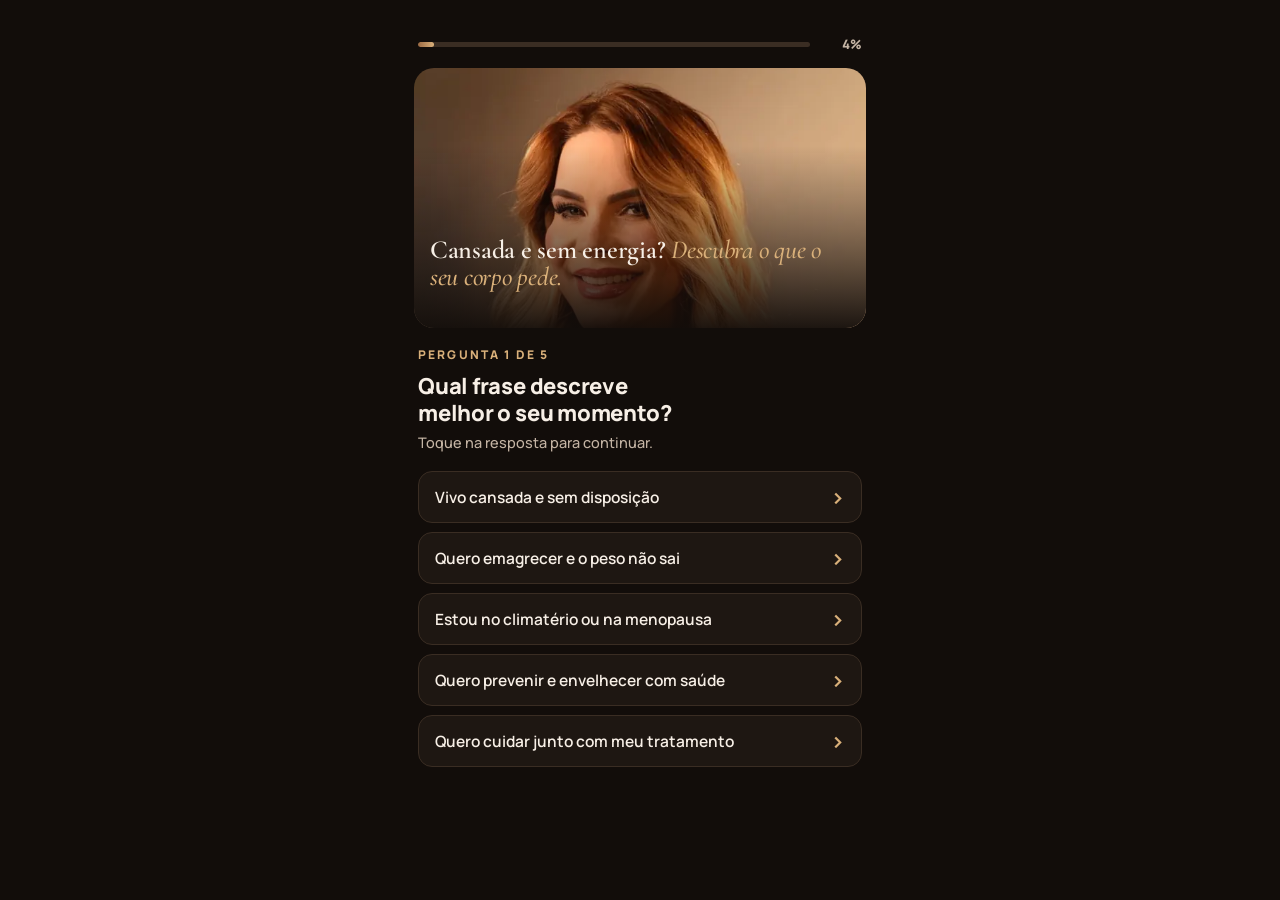
==== commit 2da4234f: "O Corpo Fala: volta à versão anterior da página com as datas 11 e 12/12, quiz em tela cheia e carreg" ====
--- a/carine/index.html
+++ b/carine/index.html
@@ -3,16 +3,17 @@
 <head>
 <meta charset="utf-8">
 <meta name="viewport" content="width=device-width, initial-scale=1, viewport-fit=cover">
-<title>O Corpo Fala · Carine Rodrigues · 14 de dezembro · Online</title>
-<meta name="description" content="Imersão online com a naturopata Carine Rodrigues: entenda o que o seu corpo está tentando dizer e conheça a Jornada do Terreno Biológico. Segunda, 14/12, ao vivo.">
+<title>O Corpo Fala · Carine Rodrigues · 11 e 12 de dezembro · Online</title>
+<meta name="description" content="Imersão online com a naturopata Carine Rodrigues: entenda o que o seu corpo está tentando dizer e conheça a Jornada do Terreno Biológico. Dois dias ao vivo: sexta e sábado, 11 e 12/12.">
 <meta property="og:title" content="O Corpo Fala · Imersão online com Carine Rodrigues">
-<meta property="og:description" content="14/12, online e ao vivo. Cansaço, intestino, sono, peso e hormônios: o que o seu corpo está tentando dizer.">
-<meta property="og:image" content="https://eventos.v8.ia.br/carine/img/carine-sorriso-bronze.jpg">
+<meta property="og:description" content="11 e 12/12, online e ao vivo. Cansaço, intestino, sono, peso e hormônios: o que o seu corpo está tentando dizer.">
+<meta property="og:image" content="https://eventos.v8.ia.br/criativos/carine-corpo-fala/02.jpg">
 <link rel="icon" href="img/simbolo-bronze.svg" type="image/svg+xml">
-<link rel="preconnect" href="https://fonts.googleapis.com">
-<link rel="preconnect" href="https://fonts.gstatic.com" crossorigin>
-<link href="https://fonts.googleapis.com/css2?family=Cormorant+Garamond:ital,wght@0,500;0,600;0,700;1,500;1,600&family=Manrope:wght@400;500;600;700;800&display=swap" rel="stylesheet">
+<link rel="preload" href="fonts/manrope.woff2" as="font" type="font/woff2" crossorigin>
+<link rel="preload" href="fonts/corm-n600.woff2" as="font" type="font/woff2" crossorigin>
+<link rel="preload" as="image" href="img/carine-sorriso-bronze-640.webp" imagesrcset="img/carine-sorriso-bronze-640.webp 640w, img/carine-sorriso-bronze-1000.webp 1000w" imagesizes="(max-width:600px) 100vw, 540px" fetchpriority="high">
 <style>
+@font-face{font-family:'Cormorant Garamond';font-style:italic;font-weight:500;font-display:swap;src:url(fonts/corm-i500.woff2) format('woff2');unicode-range:U+0000-00FF, U+0131, U+0152-0153, U+02BB-02BC, U+02C6, U+02DA, U+02DC, U+0304, U+0308, U+0329, U+2000-206F, U+20AC, U+2122, U+2191, U+2193, U+2212, U+2215, U+FEFF, U+FFFD}@font-face{font-family:'Cormorant Garamond';font-style:normal;font-weight:600;font-display:swap;src:url(fonts/corm-n600.woff2) format('woff2');unicode-range:U+0000-00FF, U+0131, U+0152-0153, U+02BB-02BC, U+02C6, U+02DA, U+02DC, U+0304, U+0308, U+0329, U+2000-206F, U+20AC, U+2122, U+2191, U+2193, U+2212, U+2215, U+FEFF, U+FFFD}@font-face{font-family:'Manrope';font-style:normal;font-weight:500 800;font-display:swap;src:url(fonts/manrope.woff2) format('woff2');unicode-range:U+0000-00FF, U+0131, U+0152-0153, U+02BB-02BC, U+02C6, U+02DA, U+02DC, U+0304, U+0308, U+0329, U+2000-206F, U+20AC, U+2122, U+2191, U+2193, U+2212, U+2215, U+FEFF, U+FFFD}
 /* Layout (padrão V8): quiz de 5 perguntas → cadastro → página de vendas longa:
    dor interna → crenças → mecanismo (Jornada do Terreno Biológico) → para quem → autoridade → ingresso → FAQ.
    Identidade: marca Carine Rodrigues (bronze e creme sobre café). */
@@ -52,59 +53,47 @@
 .brand b{display:block;font-family:var(--serif);font-size:20px;font-weight:600;font-style:italic;line-height:1}
 .brand small{display:block;font-size:10.5px;letter-spacing:.2em;color:var(--muted);font-weight:700;margin-top:3px}
 
-/* ===== ABERTURA: o símbolo da marca se desenha ===== */
-body.lock{overflow:hidden}
-#pre{position:fixed;inset:0;z-index:100;background:radial-gradient(560px 460px at 50% 46%,rgba(217,176,122,.14),transparent 70%),#0C0806;display:flex;flex-direction:column;align-items:center;justify-content:center;gap:18px;cursor:pointer;transition:opacity .6s ease,visibility .6s}
-#pre.off{opacity:0;visibility:hidden}
-#pre .sym{width:min(42vw,190px);aspect-ratio:1;position:relative}
-#pre .ring{position:absolute;inset:0;width:100%;height:100%}
-#pre .ring circle{fill:none;stroke:url(#preG);stroke-width:1.4;stroke-dasharray:600;stroke-dashoffset:600;animation:ring 1.4s cubic-bezier(.6,0,.2,1) .2s forwards}
-@keyframes ring{to{stroke-dashoffset:0}}
-#pre .sym img{position:absolute;inset:0;width:100%;height:100%;opacity:0;transform:scale(.92);animation:symIn .9s ease-out 1.1s forwards}
-@keyframes symIn{to{opacity:1;transform:none}}
-#pre .word{text-align:center;opacity:0;transform:translateY(8px);animation:word .7s ease-out 1.7s forwards}
-#pre .word b{display:block;font-family:var(--serif);font-style:italic;font-weight:500;font-size:clamp(30px,7vw,44px);color:var(--gold2)}
-#pre .word small{display:block;margin-top:8px;font-size:11px;font-weight:700;letter-spacing:.26em;color:var(--muted)}
-@keyframes word{to{opacity:1;transform:none}}
-#pre .skip{position:absolute;bottom:calc(20px + env(safe-area-inset-bottom,0px));font-size:11px;letter-spacing:.16em;color:var(--dim)}
-@media (prefers-reduced-motion:reduce){#pre{display:none}}
-
-/* ===== QUIZ ===== */
-#quizScreen{min-height:100dvh;background:radial-gradient(900px 600px at 15% 0%,rgba(217,176,122,.12),transparent 60%),var(--bg);padding-block:16px 32px}
-.quiz-col{max-width:540px;margin:0 auto;display:flex;flex-direction:column;gap:14px}
-.quiz-visual{position:relative;height:240px;border-radius:22px;overflow:hidden;border:1px solid var(--line)}
-.quiz-visual img.ph{position:absolute;inset:0;width:100%;height:100%;object-fit:cover;object-position:50% 22%}
-.quiz-visual::after{content:"";position:absolute;inset:0;background:linear-gradient(180deg,rgba(18,13,10,.35) 0%,rgba(18,13,10,0) 30%,rgba(18,13,10,.94) 100%)}
-.quiz-visual .brand{position:absolute;z-index:1;top:16px;left:18px}
-.quiz-visual .vc{position:absolute;z-index:1;left:20px;right:20px;bottom:16px;display:flex;flex-direction:column;gap:6px}
-.quiz-visual h1{font-size:clamp(26px,3.2vw,34px)}
-.quiz-card{background:var(--surface);border:1px solid var(--line);border-radius:18px;padding:22px 24px;display:flex;flex-direction:column}
-.qbar{display:flex;justify-content:space-between;font-size:12px;font-weight:800;letter-spacing:.14em;color:var(--muted)}
-.progress{height:5px;background:var(--line);border-radius:99px;margin:10px 0 18px;overflow:hidden}
-.progress span{display:block;height:100%;width:20%;background:linear-gradient(90deg,var(--gold-d),var(--gold));border-radius:99px;transition:width .3s}
-.q{display:none}.q.active{display:block}
-.qnum{font-size:12px;font-weight:800;letter-spacing:.16em;color:var(--gold);margin-bottom:10px}
-.q h2{font-family:var(--font);font-size:clamp(19px,2.2vw,22px);font-weight:800;letter-spacing:-.01em;line-height:1.2}
-.q p{color:var(--muted);margin:6px 0 14px;font-size:14px}
-.options{display:flex;flex-direction:column;gap:8px}
-.option{display:flex;align-items:center;gap:12px;text-align:left;font:inherit;font-size:15px;color:var(--text);background:var(--bg2);border:1px solid var(--line);border-radius:12px;padding:11px 14px;cursor:pointer;transition:border-color .15s,background .15s}
-.option:hover{border-color:#5A4636}
-.option .dot{width:18px;height:18px;border-radius:50%;border:2px solid var(--dim);flex:none}
-.option.selected{border-color:var(--gold);background:var(--gold-bg)}
-.option.selected .dot{border-color:var(--gold);background:radial-gradient(circle,var(--gold) 45%,transparent 50%)}
-.hint{font-size:12px;color:var(--dim);margin:0;padding-top:12px}
-#leadForm{display:none}#leadForm.active{display:flex;flex-direction:column;gap:14px}
-#leadForm h2{font-size:32px}
-#leadForm>p{color:var(--muted);margin:0 0 6px}
-.field{display:flex;flex-direction:column;gap:6px}
-.field label{font-size:14px;font-weight:700}
-.field input{font:inherit;color:var(--text);background:var(--bg2);border:1px solid var(--line);border-radius:12px;padding:14px 16px}
-.field input::placeholder{color:var(--dim)}
-.two{display:grid;grid-template-columns:1fr 1fr;gap:14px}
-.form-actions{display:flex;gap:10px;flex-wrap:wrap;margin-top:4px}
-.form-actions .btn-primary{flex:1}
-#formError{color:var(--red);font-size:14px;min-height:20px;margin:0}
-.privacy{font-size:12px;color:var(--dim);margin:0}
+/* ===== QUIZ (modelo O Novo Contrato): uma pergunta por tela, barra de % e avanço automático ===== */
+#qz{min-height:100dvh;max-width:480px;margin:0 auto;display:flex;flex-direction:column;background:var(--bg)}
+#qz.hidden{display:none}
+.qz-top{position:sticky;top:0;z-index:3;display:flex;align-items:center;gap:14px;padding:14px 18px;background:var(--bg)}
+.qz-bar{flex:1;height:5px;background:var(--line);border-radius:5px;overflow:hidden}
+.qz-bar span{display:block;height:100%;width:4%;background:linear-gradient(90deg,var(--gold-d),var(--gold));border-radius:5px;transition:width .35s ease}
+.qz-top b{font-size:13px;font-weight:800;color:var(--muted);min-width:38px;text-align:right;font-variant-numeric:tabular-nums}
+.qz-photo{position:relative;height:200px;margin:0 14px;border-radius:20px;overflow:hidden;transition:height .35s ease}
+.qz-photo img{width:100%;height:100%;object-fit:cover;object-position:50% 4%}
+.qz-photo::after{content:"";position:absolute;inset:0;background:linear-gradient(180deg,rgba(18,13,10,0) 30%,rgba(18,13,10,.95) 100%)}
+.qz-photo .hook{position:absolute;z-index:1;left:16px;right:16px;bottom:12px;font-family:var(--serif);font-weight:600;font-size:26px;line-height:1.05;letter-spacing:-.01em}
+.qz-photo .hook em{font-style:italic;font-weight:500;color:var(--gold)}
+#qz.compact .qz-photo{height:96px}
+#qz.compact .qz-photo .hook{display:none}
+.qz-step{display:none;padding:18px 18px 22px}
+.qz-step.on{display:block;animation:qzin .3s ease-out}
+@keyframes qzin{from{opacity:0;transform:translateX(24px)}to{opacity:1;transform:none}}
+.qz-n{margin:0;font-size:12px;font-weight:800;letter-spacing:.18em;color:var(--gold)}
+.qz-step h2{font-family:var(--font);font-weight:800;font-size:22px;line-height:1.22;letter-spacing:-.01em;margin-top:8px}
+.qz-step>p.d{margin:6px 0 0;color:var(--muted);font-size:14.5px}
+.qz-opts{display:flex;flex-direction:column;gap:9px;margin-top:16px}
+.qz-opt{display:flex;align-items:center;justify-content:space-between;gap:12px;width:100%;min-height:52px;text-align:left;font:inherit;font-size:15.5px;font-weight:600;color:var(--text);background:var(--surface);border:1.5px solid var(--line);border-radius:14px;padding:12px 16px;cursor:pointer;transition:border-color .15s,background .15s,transform .1s}
+.qz-opt::after{content:"›";font-size:24px;line-height:1;color:var(--gold);flex:none}
+.qz-opt:hover{border-color:#5A4636}
+.qz-opt:active{transform:scale(.99)}
+.qz-opt.sel{border-color:var(--gold);background:var(--gold-bg)}
+.qz-opt:focus-visible,.qz-back:focus-visible{outline:2px solid var(--gold);outline-offset:3px}
+.qz-back{align-self:flex-start;margin:0 18px 18px;background:none;border:0;color:var(--dim);font:inherit;font-size:14px;font-weight:700;cursor:pointer;padding:6px 0}
+.qz-back[hidden]{display:none}
+#qzForm h2{font-family:var(--serif);font-weight:600;font-size:30px;line-height:1.05;letter-spacing:-.01em}
+#qzForm h2 em{font-style:italic;font-weight:500;color:var(--gold)}
+#qzForm .fields{display:flex;flex-direction:column;gap:12px;margin-top:16px}
+#qzForm label{display:block;font-size:13.5px;font-weight:700;margin-bottom:5px}
+#qzForm input{width:100%;font:inherit;font-size:16px;color:var(--text);background:var(--surface);border:1.5px solid var(--line);border-radius:12px;padding:13px 14px}
+#qzForm input::placeholder{color:var(--dim)}
+#qzForm input:focus{outline:none;border-color:var(--gold)}
+#qzForm .btn{width:100%;margin-top:16px;padding:17px 20px;font-size:16px}
+#formError{color:var(--red);font-size:14px;min-height:20px;margin:10px 0 0}
+.privacy{font-size:12px;color:var(--dim);margin:8px 0 0}
+@media (max-height:700px){.qz-photo{height:170px}.qz-photo .hook{font-size:23px}.qz-step{padding-top:12px}.qz-step h2{font-size:19px}.qz-step>p.d{display:none}.qz-opts{gap:7px;margin-top:12px}.qz-opt{min-height:46px;padding:9px 14px;font-size:14.5px}.qz-top{padding:10px 18px}}
+@media (min-width:600px){#qz{padding-top:20px}.qz-photo{height:260px}}
 
 /* ===== PÁGINA DO EVENTO ===== */
 header.nav{position:sticky;top:env(safe-area-inset-top,0px);z-index:20;background:rgba(18,13,10,.86);backdrop-filter:blur(12px);border-bottom:1px solid rgba(58,45,35,.6)}
@@ -275,31 +264,7 @@
   section{padding-block:72px}
 }
 @media (max-width:600px){
-  .two{grid-template-columns:1fr}
-  .quiz-card{padding:14px 14px 12px}
-  .progress{margin:10px 0 16px}
-  .q h2{font-size:18px}
-  .q p{margin:6px 0 12px;font-size:14px}
-  .option{padding:9px 12px;font-size:14px}
-  .hint{display:none}
-  #quizScreen{padding-block:0 24px}
-  #quizScreen>.wrap{padding-left:0;padding-right:0}
-  .quiz-col{gap:0}
-  .quiz-visual{height:270px;border-radius:0 0 22px 22px;border:0}
-  .quiz-card{margin:-8px 14px 0;position:relative}
-  #leadForm.active{gap:10px}
-  #leadForm h2{font-size:24px}
-  #leadForm>p{display:none}
-  .field{gap:4px}
-  .field label{font-size:13px}
-  .field input{padding:11px 13px}
-  .form-actions .btn{padding:13px 16px}
   .privacy{font-size:11px}
-  .quiz-visual .brand{top:12px;left:16px}
-  .quiz-visual .brand img{width:34px;height:34px}
-  .quiz-visual .vc{left:16px;right:16px;bottom:14px}
-  .quiz-visual .eyebrow{display:none}
-  .quiz-visual h1{font-size:27px}
   .hero h1{font-size:34px;margin-top:6px}
   .hero .lead{font-size:15px;margin-top:10px;line-height:1.45}
   .hero-cta{margin-top:16px;padding:15px 20px}
@@ -359,15 +324,6 @@
 }
 /* Celulares baixos (ex.: 360×640, 375×667): mantém a primeira dobra sem rolar */
 @media (max-width:600px) and (max-height:700px){
-  .quiz-visual{height:230px}
-  .quiz-visual h1{font-size:23px}
-  .quiz-card{padding:12px 14px}
-  .progress{margin:8px 0 12px}
-  .qnum{margin-bottom:6px}
-  .q h2{font-size:17px;margin-bottom:12px}
-  .q p{display:none}
-  .options{gap:6px}
-  .option{padding:8px 12px;font-size:13.5px}
   .hero-photo{height:max(250px,calc(100% - 320px))}
   .hero-txt{padding-top:150px}
   .hero h1{font-size:30px}
@@ -376,80 +332,64 @@
   .price-line{margin-top:6px}
   .meta{margin-top:10px;gap:4px;font-size:13.5px}
 }
+@media (max-width:600px) and (max-height:700px){
+  .hero .eyebrow{display:block;margin-top:0}
+  .hero h1{font-size:27px}
+  .hero .lead{font-size:13.5px;line-height:1.4}
+  .hero-cta{padding:13px 16px;font-size:15px}
+  .price-line{font-size:13px}
+  .meta{font-size:13px;gap:3px}
+}
 @media (max-width:380px) and (max-height:650px){
   .hero-photo{height:230px}
   .hero-txt{padding-top:132px}
   .hero h1{font-size:28px}
 }
-@media (prefers-reduced-motion:reduce){*{transition:none!important;scroll-behavior:auto!important}}
+/* Barra flutuante com o botão (aparece ao rolar) */
+.fbar{position:fixed;left:0;right:0;bottom:0;z-index:30;background:rgba(18,13,10,.95);border-top:1px solid rgba(217,176,122,.3);padding:10px 16px calc(10px + env(safe-area-inset-bottom,0px));transform:translateY(115%);transition:transform .3s ease;box-shadow:0 -12px 30px rgba(0,0,0,.45)}
+.fbar.on{transform:none}
+.fbar .in{max-width:var(--max);margin:0 auto;display:flex;align-items:center;gap:12px}
+.fbar .info{flex:1;min-width:0;line-height:1.25}
+.fbar .info>b{display:block;font-size:14px;font-weight:800;color:var(--text);white-space:nowrap;overflow:hidden;text-overflow:ellipsis}
+.fbar .info small{display:block;font-size:12.5px;color:var(--gold);white-space:nowrap;overflow:hidden;text-overflow:ellipsis}
+.fbar .info small b{color:var(--text)}
+.fbar a{flex:none;display:inline-flex;align-items:center;height:50px;padding:0 22px;border-radius:999px;text-decoration:none;font-weight:800;font-size:15px;color:#1A100A;background:linear-gradient(135deg,#F0D4A8,#D2A26C 55%,#B47A48);box-shadow:0 8px 24px -10px rgba(217,176,122,.8)}
+.fbar a:focus-visible{outline:2px solid var(--gold);outline-offset:3px}
+body.fbar-on footer{padding-bottom:96px}
+@media (max-width:400px){.hm{display:none}}
+@media (prefers-reduced-motion:reduce){*{transition:none!important;animation:none!important;scroll-behavior:auto!important}}
 </style>
 </head>
 <body>
-<!-- ABERTURA: anel + símbolo CR + nome do evento (toque para pular) -->
-<div id="pre" role="presentation" aria-hidden="true">
-  <div class="sym">
-    <svg class="ring" viewBox="0 0 200 200"><defs><linearGradient id="preG" x1="0" y1="0" x2="1" y2="1"><stop offset="0" stop-color="#9C6A43"/><stop offset=".5" stop-color="#F3DDBA"/><stop offset="1" stop-color="#C9945C"/></linearGradient></defs><circle cx="100" cy="100" r="96" transform="rotate(-90 100 100)"/></svg>
-    <img src="img/simbolo-creme.svg" alt="">
+<!-- ================= QUIZ: uma pergunta por tela, avança sozinho ================= -->
+<main id="qz">
+  <div class="qz-top"><div class="qz-bar"><span id="qzBar"></span></div><b id="qzPct">0%</b></div>
+  <div class="qz-photo">
+    <img src="img/carine-sorriso-bronze-640.webp" srcset="img/carine-sorriso-bronze-640.webp 640w, img/carine-sorriso-bronze-1000.webp 1000w" sizes="(max-width:600px) 100vw, 480px" width="640" height="960" alt="Carine Rodrigues, naturopata" fetchpriority="high">
+    <p class="hook">Cansada e sem energia? <em>Descubra o que o seu corpo pede.</em></p>
   </div>
-  <div class="word"><b>O Corpo Fala</b><small>IMERSÃO ONLINE · CARINE RODRIGUES</small></div>
-  <span class="skip">TOQUE PARA PULAR</span>
-</div>
-<script>
-(function(){var pre=document.getElementById('pre');if(!pre)return;
- if(matchMedia('(prefers-reduced-motion:reduce)').matches){pre.remove();return}
- document.body.classList.add('lock');
- var done=function(){if(pre.classList.contains('off'))return;pre.classList.add('off');document.body.classList.remove('lock');setTimeout(function(){pre.remove()},700)};
- setTimeout(done,3300);pre.addEventListener('click',done);})();
-</script>
-
-<!-- ================= QUIZ ================= -->
-<main id="quizScreen">
-  <div class="wrap">
-    <div class="quiz-col">
-      <div class="quiz-visual">
-        <img class="ph" src="img/carine-sorriso-bronze.jpg" alt="Carine Rodrigues sorrindo" fetchpriority="high">
-        <a class="brand" href="#"><img src="img/simbolo-creme.svg" alt=""><span><b>O Corpo Fala</b><small>14/12 · ONLINE · AO VIVO</small></span></a>
-        <div class="vc">
-          <span class="eyebrow">Diagnóstico rápido · 1 minuto</span>
-          <h1>O seu corpo fala. <span class="g">Você está escutando?</span></h1>
-        </div>
-      </div>
-      <div class="quiz-card">
-        <div id="quizFlow">
-          <div class="qbar"><span>O QUE SEU CORPO DIZ</span><span id="stepLabel">1 DE 5</span></div>
-          <div class="progress"><span id="progressBar"></span></div>
-          <div id="questions"></div>
-          <p class="hint">Escolha uma resposta para avançar automaticamente.</p>
-        </div>
-
-        <form id="leadForm" novalidate>
-          <span class="eyebrow">Última etapa</span>
-          <h2>Seu corpo já deu os sinais. <span class="g">Agora é hora de entender.</span></h2>
-          <p>Informe seus dados para ver a imersão O Corpo Fala, ao vivo em 14 de dezembro, e garantir sua vaga.</p>
-          <div class="field"><label for="name">Nome completo *</label><input id="name" autocomplete="name" placeholder="Seu nome"></div>
-          <div class="two">
-            <div class="field"><label for="phone">WhatsApp com DDD *</label><input id="phone" inputmode="tel" autocomplete="tel" placeholder="(11) 99999-9999"></div>
-            <div class="field"><label for="insta">Instagram (opcional)</label><input id="insta" autocomplete="off" placeholder="@seuperfil"></div>
-          </div>
-          <div class="field"><label for="email">E-mail (opcional)</label><input id="email" type="email" autocomplete="email" placeholder="voce@email.com"></div>
-          <p id="formError" role="alert"></p>
-          <div class="form-actions">
-            <button type="button" class="btn btn-ghost" id="backToQuiz">Voltar</button>
-            <button type="submit" class="btn btn-primary" id="submitLead">Liberar meu acesso →</button>
-          </div>
-          <p class="privacy">Ao continuar, você recebe contato da equipe da Carine Rodrigues sobre esta imersão. Seus dados não serão usados para outra finalidade.</p>
-        </form>
-      </div>
-    </div>
-  </div>
+  <div id="qzSteps"></div>
+  <form id="qzForm" class="qz-step" novalidate>
+    <p class="qz-n">ÚLTIMA ETAPA</p>
+    <h2 style="margin-top:8px">Seu resultado está pronto. <em>Falta só liberar sua vaga.</em></h2>
+    <div class="fields">
+      <div><label for="name">Nome *</label><input id="name" autocomplete="name" placeholder="Seu nome"></div>
+      <div><label for="phone">WhatsApp com DDD *</label><input id="phone" inputmode="tel" autocomplete="tel" placeholder="(11) 99999-9999"></div>
+      <div><label for="email">E-mail *</label><input id="email" type="email" autocomplete="email" placeholder="voce@email.com"></div>
+    </div>
+    <p id="formError" role="alert"></p>
+    <button type="submit" class="btn btn-primary" id="submitLead">Ver a imersão e garantir minha vaga →</button>
+    <p class="privacy">Ao continuar, você recebe contato da equipe da Carine Rodrigues sobre esta imersão. Seus dados não serão usados para outra finalidade.</p>
+  </form>
+  <button type="button" class="qz-back" id="qzBack" hidden>← Voltar</button>
 </main>
 
 <!-- ================= PÁGINA DO EVENTO ================= -->
 <div id="eventPage" class="hidden">
   <header class="nav">
     <div class="wrap">
-      <a class="brand" href="#topo"><img src="img/simbolo-creme.svg" alt=""><span><b>Carine Rodrigues</b><small>NATUROPATIA · SAÚDE INTEGRATIVA</small></span></a>
-      <a class="btn btn-primary" href="#ingresso">Garantir minha vaga</a>
+      <a class="brand" href="#topo"><img src="img/simbolo-creme.svg" width="40" height="40" alt=""><span><b>Carine Rodrigues</b><small>NATUROPATIA · SAÚDE INTEGRATIVA</small></span></a>
+      <a class="btn btn-primary" href="#ingresso">Garantir <span class="hm">minha </span>vaga</a>
     </div>
   </header>
 
@@ -457,19 +397,19 @@
   <section class="hero" id="topo">
     <div class="wrap hero-grid">
       <div class="hero-txt">
-        <span class="eyebrow">Imersão online · ao vivo</span>
-        <h1>O seu corpo fala. <span class="g">Aprenda a escutar</span> antes que ele precise gritar.</h1>
-        <p class="lead">Cansaço, intestino, sono, peso e hormônios: em uma noite, a naturopata <b>Carine Rodrigues</b> mostra o que seu corpo está tentando dizer e como cuidar dele <b>de dentro para fora</b>.</p>
-        <a class="btn btn-primary hero-cta" href="#ingresso">Quero participar da imersão →</a>
-        <p class="price-line">Lote 01 por apenas <b data-preco="lote1"></b> · <span class="up">depois, <span data-preco="lote2"></span></span></p>
+        <span class="eyebrow">Online e ao vivo · 11 e 12/12</span>
+        <h1>Pare de viver cansada. <span class="g">Descubra em 2 dias o que está travando o seu corpo.</span></h1>
+        <p class="lead">Cansaço, intestino preso e peso que não sai <b>não são normais</b>. Ao vivo, a naturopata <b>Carine Rodrigues</b> mostra a causa e como <b>recuperar a sua energia</b>.</p>
+        <a class="btn btn-primary hero-cta" href="#ingresso" data-hero-cta>Quero recuperar minha energia →</a>
+        <p class="price-line">Lote 01 por apenas <b data-preco="lote1"></b> · <span class="up" data-urg>últimas vagas</span></p>
         <ul class="meta">
-          <li><svg viewBox="0 0 24 24" aria-hidden="true"><rect x="3" y="5" width="18" height="16" rx="2"/><path d="M3 10h18M8 3v4M16 3v4"/></svg><span><b>14 de dezembro</b> · segunda · <span data-horario>A confirmar</span></span></li>
+          <li><svg viewBox="0 0 24 24" aria-hidden="true"><rect x="3" y="5" width="18" height="16" rx="2"/><path d="M3 10h18M8 3v4M16 3v4"/></svg><span><b>11 e 12 de dezembro</b> · sexta e sábado</span></li>
           <li><svg viewBox="0 0 24 24" aria-hidden="true"><rect x="2.5" y="5" width="13" height="14" rx="2"/><path d="M15.5 10l6-3.5v11l-6-3.5"/></svg><span><b>Online e ao vivo</b> · assista de onde estiver</span></li>
-          <li><svg viewBox="0 0 24 24" aria-hidden="true"><circle cx="12" cy="8" r="4"/><path d="M4 21c1.5-4 4.5-6 8-6s6.5 2 8 6"/></svg><span><b>Carine Rodrigues</b> · 15+ anos em saúde integrativa</span></li>
+          <li><svg viewBox="0 0 24 24" aria-hidden="true"><circle cx="12" cy="8" r="4"/><path d="M4 21c1.5-4 4.5-6 8-6s6.5 2 8 6"/></svg><span><b>Carine Rodrigues</b> · naturopata há 15+ anos</span></li>
         </ul>
       </div>
       <div class="hero-photo">
-        <img src="img/carine-sorriso-branco.jpg" alt="Carine Rodrigues, naturopata">
+        <img src="img/carine-sorriso-branco-640.webp" srcset="img/carine-sorriso-branco-640.webp 640w, img/carine-sorriso-branco-1000.webp 1000w" sizes="(max-width:960px) 100vw, 540px" width="640" height="960" alt="Carine Rodrigues, naturopata" loading="lazy" decoding="async">
         <div class="badge"><b>Carine Rodrigues</b>Naturopata · fundadora do Instituto Integrativo Carine Rodrigues</div>
       </div>
     </div>
@@ -543,8 +483,8 @@
   <section style="padding-top:0">
     <div class="wrap">
       <div class="sec-head">
-        <span class="eyebrow">Na noite de 14 de dezembro</span>
-        <h2>Três momentos para você <span class="g">voltar a confiar no seu corpo</span>.</h2>
+        <span class="eyebrow">Nos dias 11 e 12 de dezembro</span>
+        <h2>Dois dias para você <span class="g">voltar a confiar no seu corpo</span>.</h2>
       </div>
       <div class="steps">
         <div class="step"><i>MOMENTO 1 · ESCUTAR</i><h3>O que seu corpo está dizendo</h3><p>Os sinais mais comuns (cansaço, intestino, sono, peso e hormônios) e o que eles podem estar mostrando sobre o seu terreno.</p></div>
@@ -588,7 +528,7 @@
   <!-- AUTORIDADE -->
   <section class="about">
     <div class="about-grid">
-      <div class="about-photo"><img src="img/carine-bracos-cruzados.jpg" alt="Retrato de Carine Rodrigues"></div>
+      <div class="about-photo"><img src="img/carine-bracos-cruzados-640.webp" srcset="img/carine-bracos-cruzados-640.webp 640w, img/carine-bracos-cruzados-1000.webp 1000w" sizes="(max-width:960px) 100vw, 50vw" width="640" height="960" alt="Retrato de Carine Rodrigues" loading="lazy" decoding="async"></div>
       <div class="about-txt">
         <span class="eyebrow">Quem conduz a imersão</span>
         <h2>Carine Rodrigues</h2>
@@ -623,16 +563,16 @@
     <div class="wrap">
       <div class="sec-head center">
         <span class="eyebrow">Sua vaga</span>
-        <h2>Garanta seu lugar <span class="g">no dia 14</span>.</h2>
-        <p class="lead">Uma noite online e ao vivo para entender o que o seu corpo está dizendo e dar o primeiro passo no seu cuidado.</p>
+        <h2>Garanta seu lugar <span class="g">nos dias 11 e 12</span>.</h2>
+        <p class="lead">Dois dias online e ao vivo para entender o que o seu corpo está dizendo e dar o primeiro passo no seu cuidado.</p>
       </div>
       <div class="tickets">
         <div class="ticket">
           <span class="tag">Lote 01</span>
-          <div class="t-head"><small>IMERSÃO ONLINE</small><h3>O Corpo Fala · 14/12</h3></div>
+          <div class="t-head"><small>IMERSÃO ONLINE</small><h3>O Corpo Fala · 11 e 12/12</h3></div>
           <div class="t-body">
             <p>Acesso completo à imersão ao vivo com Carine Rodrigues.</p>
-            <ul><li>Imersão online e ao vivo na segunda, 14 de dezembro</li><li>A Jornada do Terreno Biológico: os 8 fatores explicados</li><li>Os três momentos: escutar, entender e cuidar</li><li>Link de acesso enviado pelo WhatsApp</li></ul>
+            <ul><li>Dois dias de imersão online e ao vivo: sexta, 11, e sábado, 12 de dezembro</li><li>A Jornada do Terreno Biológico: os 8 fatores explicados</li><li>Os três momentos ao longo dos dois dias: escutar, entender e cuidar</li><li>Link de acesso enviado pelo WhatsApp</li></ul>
             <div class="price"><small>LOTE 01 · por pessoa</small><div class="v" data-preco-v="lote1"></div><small class="nx">Lote 02: <span data-preco="lote2"></span> · abre quando o lote 01 fechar</small><div class="inst" data-parcelas="lote1" hidden></div>
               <div class="vagas hide" data-vagas><div class="st"><span>Lote 01</span><b data-vagas-txt></b></div><div class="bar"><span data-vagas-bar style="width:0"></span></div></div>
               <a class="btn btn-primary" href="#" data-ticket="lote1">Garantir minha vaga →</a>
@@ -652,11 +592,11 @@
         <div class="final-txt">
           <span class="eyebrow">Seu próximo passo</span>
           <h2>O seu corpo fala. <span class="g">Nós escutamos.</span></h2>
-          <p>Você não precisa continuar convivendo com o cansaço, sem respostas. O próximo passo é entender o seu corpo, em uma noite, de onde você estiver.</p>
+          <p>Você não precisa continuar convivendo com o cansaço, sem respostas. O próximo passo é entender o seu corpo, em dois dias, de onde você estiver.</p>
           <div><a class="btn btn-primary" href="#ingresso">Quero participar →</a></div>
-          <span class="final-meta">14 de dezembro de 2026 · segunda · <span data-horario>A confirmar</span> · online e ao vivo</span>
+          <span class="final-meta">11 e 12 de dezembro de 2026 · sexta e sábado · <span data-horario>A confirmar</span> · online e ao vivo</span>
         </div>
-        <div class="final-photo"><img src="img/carine-olhar-acima-bronze.jpg" alt="Carine Rodrigues"></div>
+        <div class="final-photo"><img src="img/carine-olhar-acima-bronze-640.webp" srcset="img/carine-olhar-acima-bronze-640.webp 640w, img/carine-olhar-acima-bronze-1000.webp 1000w" sizes="(max-width:960px) 100vw, 40vw" width="640" height="960" alt="Carine Rodrigues" loading="lazy" decoding="async"></div>
       </div>
     </div>
   </section>
@@ -666,8 +606,8 @@
     <div class="wrap">
       <div class="sec-head center"><span class="eyebrow">Dúvidas frequentes</span><h2>Antes de participar</h2></div>
       <div class="faq">
-        <details><summary>Como vou assistir?</summary><p>A imersão é online e ao vivo. O link de acesso chega pelo WhatsApp que você informou no cadastro.</p></details>
-        <details><summary>Quando acontece?</summary><p>Segunda-feira, 14 de dezembro de 2026. Horário: <span data-horario>A confirmar</span> (horário de Brasília).</p></details>
+        <details><summary>Como vou assistir?</summary><p>A imersão é online e ao vivo, em dois dias. O link de acesso chega pelo WhatsApp que você informou no cadastro.</p></details>
+        <details><summary>Quando acontece?</summary><p>Sexta-feira e sábado, 11 e 12 de dezembro de 2026. Horário: <span data-horario>A confirmar</span> (horário de Brasília).</p></details>
         <details><summary>Preciso ter algum conhecimento sobre saúde?</summary><p>Não. Tudo é explicado de forma simples, para quem quer entender melhor o próprio corpo.</p></details>
         <details><summary>A imersão substitui uma consulta ou o meu tratamento?</summary><p>Não. O conteúdo é educativo e não substitui avaliação, diagnóstico ou tratamento com profissionais de saúde. Não interrompa nenhum tratamento sem orientação.</p></details>
         <details><summary>Serve para homens também?</summary><p>Sim. Os 8 fatores do terreno biológico valem para homens e mulheres adultos que querem cuidar da saúde de forma mais ampla.</p></details>
@@ -677,7 +617,12 @@
     </div>
   </section>
 
-  <footer><div class="wrap"><img src="img/logo-vertical-creme.svg" alt="Carine Rodrigues · Naturopatia e Saúde Integrativa">O Corpo Fala · Carine Rodrigues · 14 de dezembro de 2026 · online e ao vivo</div></footer>
+  <footer><div class="wrap"><img src="img/logo-vertical-creme.svg" width="220" height="186" alt="Carine Rodrigues · Naturopatia e Saúde Integrativa" loading="lazy" decoding="async">O Corpo Fala · Carine Rodrigues · 11 e 12 de dezembro de 2026 · online e ao vivo</div></footer>
+
+  <!-- Barra flutuante: aparece quando o botão do topo sai da tela -->
+  <div class="fbar" id="fbar" aria-hidden="true">
+    <div class="in"><div class="info"><b>O Corpo Fala · 11 e 12/12</b><small data-urg2>Lote 01 · <b data-preco="lote1"></b></small></div><a href="#ingresso" tabindex="-1">Garantir vaga →</a></div>
+  </div>
 </div>
 
 <script>
@@ -689,7 +634,7 @@
   checkout: { lote1: "", lote2: "" },      // links de checkout do lote 01 e do lote 02
   parcelas: { lote1: "" }                  // ex.: "ou 3x de R$ 6,97" (vazio = oculto)
 };
-const EVENT_DATE = new Date(2026, 11, 14); // 14/12/2026 · segunda
+const EVENT_DATE = new Date(2026, 11, 11); // 11 e 12/12/2026 · sexta e sábado
 /* ============================================================ */
 
 /* leads e cliques gravados no Supabase (tabela leads_carine, só inserção) */
@@ -703,65 +648,62 @@
 function loadLead(){try{return JSON.parse(localStorage.getItem(LEAD_KEY)||'null')}catch(e){return null}}
 function saveLead(l){try{localStorage.setItem(LEAD_KEY,JSON.stringify(l))}catch(e){}}
 
-/* Quiz — as chaves batem com as colunas da tabela leads_carine */
+/* Quiz — uma pergunta por tela; ao tocar na resposta, avança sozinho. Chaves = colunas da tabela leads_carine */
 const questions=[
- {key:'perfil',title:"Qual frase descreve melhor o seu momento?",desc:"Vamos começar por você.",options:["Estou no climatério ou na menopausa","Quero emagrecer com acompanhamento","Vivo cansada e sem disposição","Quero prevenir e envelhecer com saúde","Faço um tratamento e quero um cuidado complementar"]},
- {key:'sintoma',title:"Qual sinal do seu corpo mais incomoda hoje?",desc:"Escolha o que mais pesa no dia a dia.",options:["Cansaço que não passa","Intestino preso ou desconforto digestivo","Sono ruim","Peso que não sai","Alterações hormonais ou nos exames"]},
- {key:'tentativas',title:"O que você já tentou para melhorar?",desc:"Não existe resposta certa ou errada.",options:["Dietas e restrições","Suplementos por conta própria","Consultas, mas recebi orientações genéricas","Ainda não tentei nada","Já tentei de tudo e nada resolveu"]},
+ {key:'perfil',title:"Qual frase descreve melhor o seu momento?",desc:"Toque na resposta para continuar.",options:["Vivo cansada e sem disposição","Quero emagrecer e o peso não sai","Estou no climatério ou na menopausa","Quero prevenir e envelhecer com saúde","Quero cuidar junto com meu tratamento"]},
+ {key:'sintoma',title:"Qual sinal do seu corpo mais incomoda hoje?",desc:"Escolha o que mais pesa no dia a dia.",options:["Cansaço que não passa","Intestino preso ou desconforto digestivo","Sono ruim","Inchaço e peso que não sai","Alterações hormonais ou nos exames"]},
+ {key:'tentativas',title:"O que você já tentou para melhorar?",desc:"Não existe resposta certa ou errada.",options:["Dietas e restrições","Suplementos por conta própria","Consultas, mas recebi orientações genéricas","Já tentei de tudo e nada resolveu","Ainda não tentei nada"]},
  {key:'objetivo',title:"O que você mais quer recuperar?",desc:"Pense no que faria diferença na sua rotina.",options:["Energia e disposição","Um intestino que funciona bem","Noites de sono de verdade","Meu peso e minha autoestima","Confiança no meu próprio corpo"]},
  {key:'faixa_etaria',title:"Qual é a sua faixa de idade?",desc:"Isso ajuda a entender sua fase da vida.",options:["Até 34 anos","35 a 44 anos","45 a 54 anos","55 a 64 anos","65 anos ou mais"]}
 ];
-let current=0;const answers=Array(questions.length).fill(null);const qRoot=document.getElementById('questions');
+const N=questions.length,answers=Array(N).fill(null),qz=document.getElementById('qz'),stepsEl=document.getElementById('qzSteps'),form=document.getElementById('qzForm'),backBtn=document.getElementById('qzBack');
+let step=0,busy=false;
 questions.forEach((q,i)=>{
- const section=document.createElement('div');section.className='q'+(i===0?' active':'');section.id='question-'+i;
- section.innerHTML='<div class="qnum">PERGUNTA '+(i+1)+' DE '+questions.length+'</div><h2></h2><p></p><div class="options"></div>';
- section.querySelector('h2').textContent=q.title;section.querySelector('p').textContent=q.desc;
- const opts=section.querySelector('.options');
- q.options.forEach(opt=>{
-  const b=document.createElement('button');b.type='button';b.className='option';b.innerHTML='<span class="dot"></span><span></span>';b.querySelectorAll('span')[1].textContent=opt;
-  b.addEventListener('click',()=>{
-   answers[i]=opt;opts.querySelectorAll('.option').forEach(x=>x.classList.remove('selected'));b.classList.add('selected');
-   track('quiz_resposta',{pergunta:i+1});
-   window.setTimeout(()=>{if(current!==i)return;if(current<questions.length-1){current++;renderQuestion()}else{document.getElementById('quizFlow').classList.add('hidden');const lf=document.getElementById('leadForm');lf.classList.add('active');if(innerWidth<800)lf.scrollIntoView({behavior:'smooth',block:'start'});track('quiz_concluido')}},160);
-  });opts.appendChild(b);
- });qRoot.appendChild(section);
+ const sec=document.createElement('section');sec.className='qz-step';
+ sec.innerHTML='<p class="qz-n">PERGUNTA '+(i+1)+' DE '+N+'</p><h2></h2><p class="d"></p><div class="qz-opts"></div>';
+ sec.querySelector('h2').textContent=q.title;sec.querySelector('.d').textContent=q.desc;
+ const box=sec.querySelector('.qz-opts');
+ q.options.forEach(opt=>{const b=document.createElement('button');b.type='button';b.className='qz-opt';b.textContent=opt;
+  b.addEventListener('click',()=>{if(busy)return;busy=true;answers[i]=opt;box.querySelectorAll('.qz-opt').forEach(x=>x.classList.remove('sel'));b.classList.add('sel');track('quiz_resposta',{pergunta:i+1});
+   setTimeout(()=>{busy=false;go(i+1);if(i+1===N)track('quiz_concluido')},230)});
+  box.appendChild(b)});
+ stepsEl.appendChild(sec);
 });
-function renderQuestion(){document.querySelectorAll('.q').forEach((el,i)=>el.classList.toggle('active',i===current));document.getElementById('stepLabel').textContent=(current+1)+' DE '+questions.length;document.getElementById('progressBar').style.width=((current+1)/questions.length*100)+'%';}
-document.getElementById('backToQuiz').addEventListener('click',()=>{document.getElementById('leadForm').classList.remove('active');document.getElementById('quizFlow').classList.remove('hidden');current=questions.length-1;renderQuestion();window.scrollTo({top:0,behavior:'smooth'});});
+const steps=[...stepsEl.children,form];
+function go(n){step=n;steps.forEach((el,k)=>el.classList.toggle('on',k===n));
+ const pct=Math.max(4,Math.round(n/N*100*0.9));document.getElementById('qzBar').style.width=pct+'%';document.getElementById('qzPct').textContent=pct+'%';
+ qz.classList.toggle('compact',n>0);backBtn.hidden=n===0;window.scrollTo(0,0);
+ if(n===N)setTimeout(()=>{try{document.getElementById('name').focus({preventScroll:true})}catch(_){}},320)}
+backBtn.addEventListener('click',()=>{if(step>0)go(step-1)});
 document.getElementById('phone').addEventListener('input',e=>{let n=e.target.value.replace(/\D/g,'').slice(0,11);if(n.length>10)n=n.replace(/^(\d{2})(\d{5})(\d{4}).*/,'($1) $2-$3');else if(n.length>6)n=n.replace(/^(\d{2})(\d{4})(\d{0,4}).*/,'($1) $2-$3');else if(n.length>2)n=n.replace(/^(\d{2})(\d{0,5}).*/,'($1) $2');e.target.value=n;});
 
-function showEventPage(){
- document.getElementById('quizScreen').classList.add('hidden');
- document.getElementById('eventPage').classList.remove('hidden');
- window.scrollTo({top:0,behavior:'auto'});
-}
-document.getElementById('leadForm').addEventListener('submit',async e=>{
+function showEventPage(){qz.classList.add('hidden');document.getElementById('eventPage').classList.remove('hidden');window.scrollTo({top:0,behavior:'auto'});}
+form.addEventListener('submit',async e=>{
  e.preventDefault();
  const err=document.getElementById('formError'),sb=document.getElementById('submitLead');
- const name=document.getElementById('name').value.trim();
- const phone=document.getElementById('phone').value.trim();
- const insta=document.getElementById('insta').value.trim();
- const email=document.getElementById('email').value.trim();
- if(name.length<2){err.textContent='Informe seu nome completo.';return;}
+ const name=document.getElementById('name').value.trim(),phone=document.getElementById('phone').value.trim(),email=document.getElementById('email').value.trim();
+ if(name.length<2){err.textContent='Informe seu nome.';return;}
  if(phone.replace(/\D/g,'').length<10){err.textContent='Informe um WhatsApp válido com DDD.';return;}
- if(email&&!/^[^@\s]+@[^@\s]+\.[^@\s]+$/.test(email)){err.textContent='Confira o e-mail ou deixe em branco.';return;}
- err.textContent='';sb.disabled=true;sb.textContent='Liberando…';
- const row={tipo:'inscricao',nome:name,whatsapp:phone,email:email||null,instagram:insta||null,page:location.pathname,...utm};
+ if(!/^[^@\s]+@[^@\s]+\.[^@\s]+$/.test(email)){err.textContent='Informe um e-mail válido.';return;}
+ err.textContent='';sb.disabled=true;const txt=sb.textContent;sb.textContent='Liberando…';
+ const row={tipo:'inscricao',nome:name,whatsapp:phone,email:email,page:location.pathname,...utm};
  questions.forEach((q,i)=>{row[q.key]=answers[i]});
  try{await insertRow(row)}
- catch(_){err.textContent='Não conseguimos enviar agora. Tente de novo em instantes.';sb.disabled=false;sb.textContent='Liberar meu acesso →';track('lp_lead_error');return}
+ catch(_){err.textContent='Não conseguimos enviar agora. Tente de novo em instantes.';sb.disabled=false;sb.textContent=txt;track('lp_lead_error');return}
  track('lp_lead',{perfil:row.perfil,sintoma:row.sintoma});try{window.fbq&&fbq('track','Lead')}catch(_){}
- saveLead({nome:name,whatsapp:phone,email:email||null});
+ saveLead({nome:name,whatsapp:phone,email:email});
  showEventPage();
 });
 
 /* Quem já se cadastrou neste navegador vai direto para a página; ?quiz na URL sempre mostra o quiz */
-if(qs.has('quiz')){try{localStorage.removeItem(LEAD_KEY)}catch(e){}}
+if(qs.has('quiz')){try{localStorage.removeItem(LEAD_KEY)}catch(e){}go(0)}
 else if(loadLead())showEventPage();
+else go(0);
 
 /* Dados dinâmicos a partir do CONFIG */
 document.querySelectorAll('[data-horario]').forEach(el=>el.textContent=CONFIG.horario||'A confirmar');
 document.querySelectorAll('[data-preco]').forEach(el=>el.textContent='R$ '+CONFIG.precos[el.dataset.preco]);
+document.querySelectorAll('[data-preco-n]').forEach(el=>el.textContent=CONFIG.precos[el.dataset.precoN]);
 document.querySelectorAll('[data-preco-v]').forEach(el=>{const [r,c]=CONFIG.precos[el.dataset.precoV].split(',');el.innerHTML='<sup>R$</sup>'+r+(c&&c!=='00'?'<sup style="top:6px;margin-left:2px">,'+c+'</sup>':'')});
 Object.keys(CONFIG.parcelas).forEach(k=>{const el=document.querySelector('[data-parcelas="'+k+'"]');if(el&&CONFIG.parcelas[k]){el.textContent=CONFIG.parcelas[k];el.hidden=false}});
 if(CONFIG.whatsapp){
@@ -777,6 +719,8 @@
  document.querySelectorAll('[data-vagas]').forEach(el=>el.classList.remove('hide'));
  document.querySelectorAll('[data-vagas-txt]').forEach(el=>el.textContent=LOTE_ESGOTADO?'Lote 01 esgotado':'Restam '+pad(left)+' de '+T+' vagas');
  document.querySelectorAll('[data-vagas-bar]').forEach(el=>el.style.width=Math.max(4,V/T*100)+'%');
+ document.querySelectorAll('[data-urg]').forEach(el=>el.textContent=LOTE_ESGOTADO?'lote 01 esgotado':'restam só '+pad(left)+' vagas');
+ document.querySelectorAll('[data-urg2]').forEach(el=>el.innerHTML=LOTE_ESGOTADO?'Lote 02 · <b>R$ '+CONFIG.precos.lote2+'</b>':'Restam '+pad(left)+' vagas · <b>R$ '+CONFIG.precos.lote1+'</b>');
  if(LOTE_ESGOTADO){document.querySelectorAll('.tag').forEach(t=>t.textContent='Lote 02');document.querySelectorAll('[data-preco-v]').forEach(el=>{el.dataset.precoV='lote2'});document.querySelectorAll('[data-preco-v]').forEach(el=>{const [r,c]=CONFIG.precos.lote2.split(',');el.innerHTML='<sup>R$</sup>'+r+(c&&c!=='00'?'<sup style="top:6px;margin-left:2px">,'+c+'</sup>':'')});document.querySelectorAll('.price>small:first-child').forEach(s=>s.textContent='LOTE 02 · por pessoa');document.querySelectorAll('.nx').forEach(s=>s.hidden=true)}}
 function loadLotes(){fetch(SUPABASE_URL+'/rest/v1/carine_lotes?select=lote1_total,lote1_vendidas&id=eq.1',{headers:{apikey:SUPABASE_KEY,Authorization:'Bearer '+SUPABASE_KEY}}).then(r=>r.ok?r.json():null).then(d=>{if(d&&d[0])paintLotes(d[0])}).catch(()=>{})}
 loadLotes();setInterval(()=>{if(!document.hidden)loadLotes()},60000);
@@ -794,7 +738,12 @@
  });
 });
 
-renderQuestion();
+/* Barra flutuante: aparece quando o botão do topo sai da tela e some no topo e na seção do ingresso */
+(function(){const bar=document.getElementById('fbar'),hero=document.querySelector('[data-hero-cta]'),tk=document.getElementById('ingresso');if(!bar||!hero||!('IntersectionObserver' in window))return;
+ let heroVis=true,tkVis=false;const paint=()=>{const on=!heroVis&&!tkVis&&!document.getElementById('eventPage').classList.contains('hidden');bar.classList.toggle('on',on);bar.setAttribute('aria-hidden',on?'false':'true');bar.querySelector('a').tabIndex=on?0:-1;document.body.classList.toggle('fbar-on',on)};
+ new IntersectionObserver(e=>{heroVis=e[0].isIntersecting;paint()}).observe(hero);
+ new IntersectionObserver(e=>{tkVis=e[0].isIntersecting;paint()},{threshold:.2}).observe(tk.querySelector('.ticket')||tk);
+ bar.querySelector('a').addEventListener('click',()=>track('clique_barra_flutuante'));})();
 </script>
 </body>
 </html>
